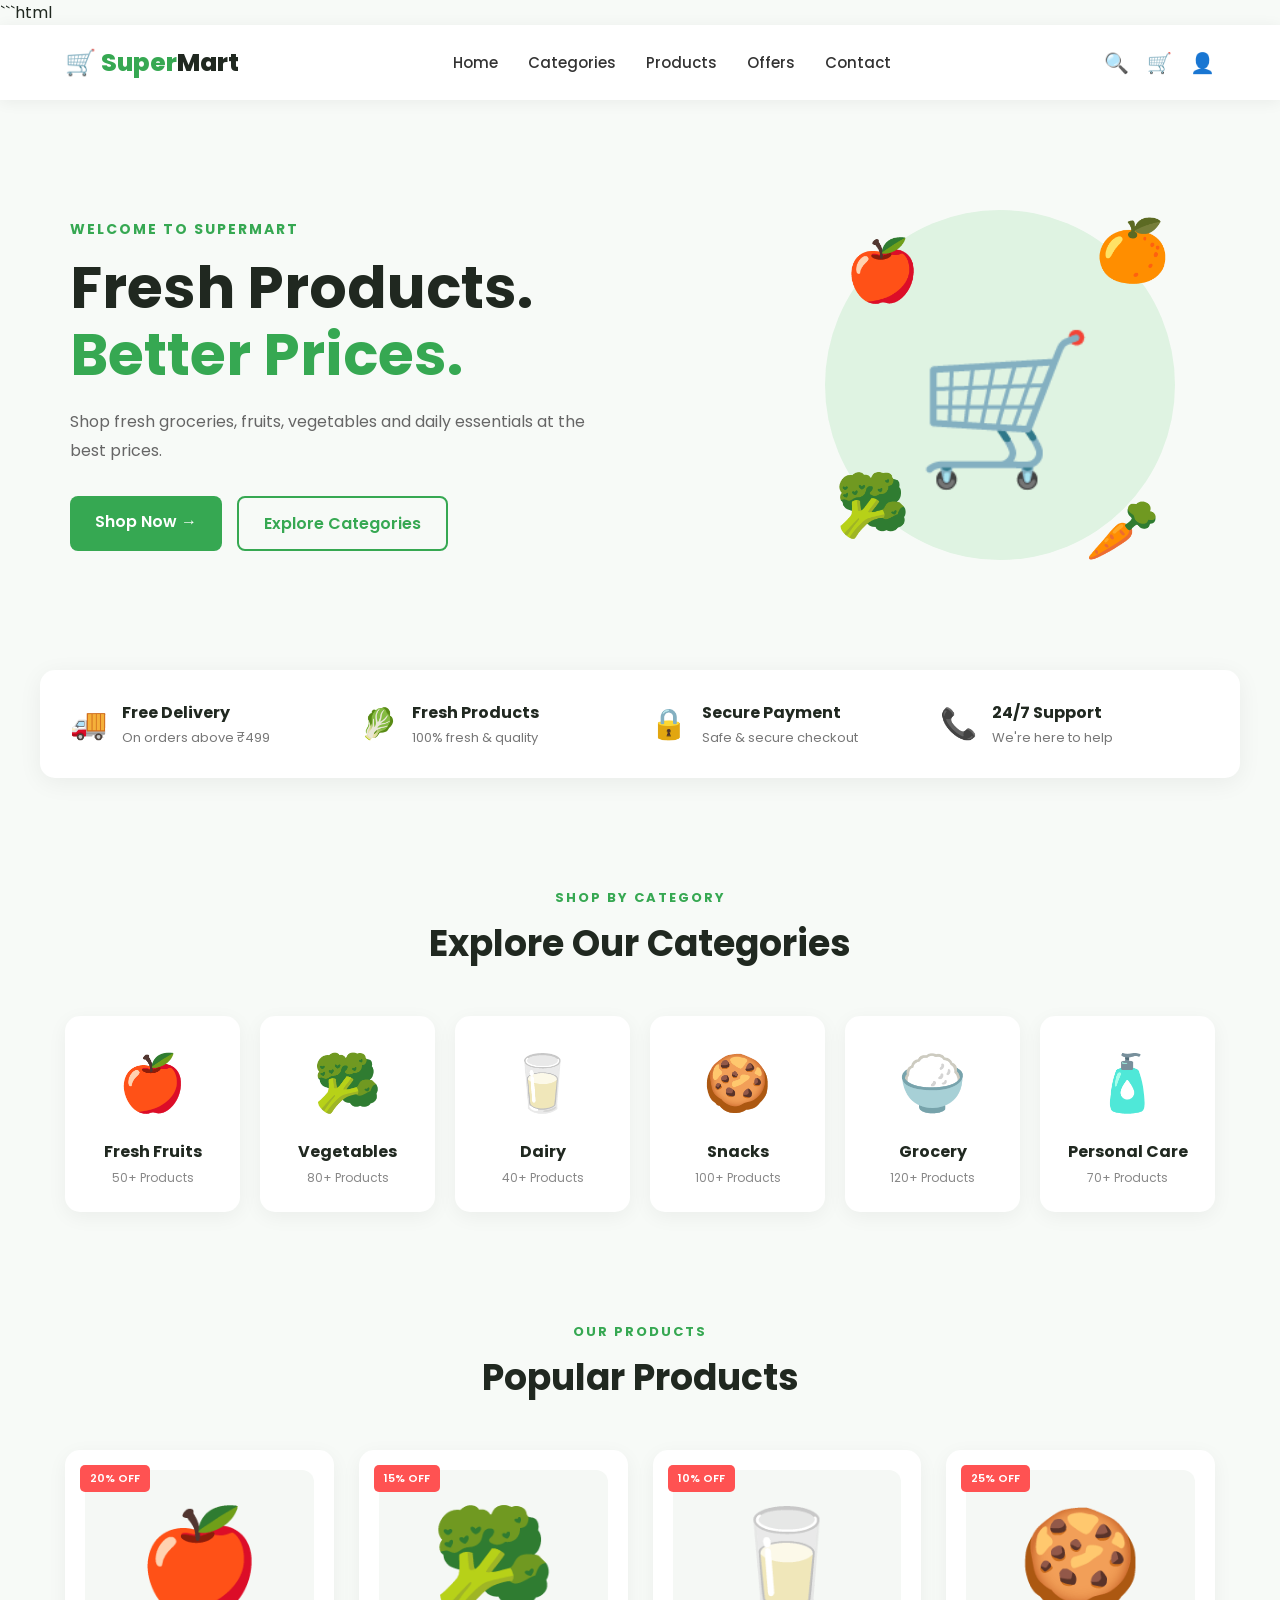
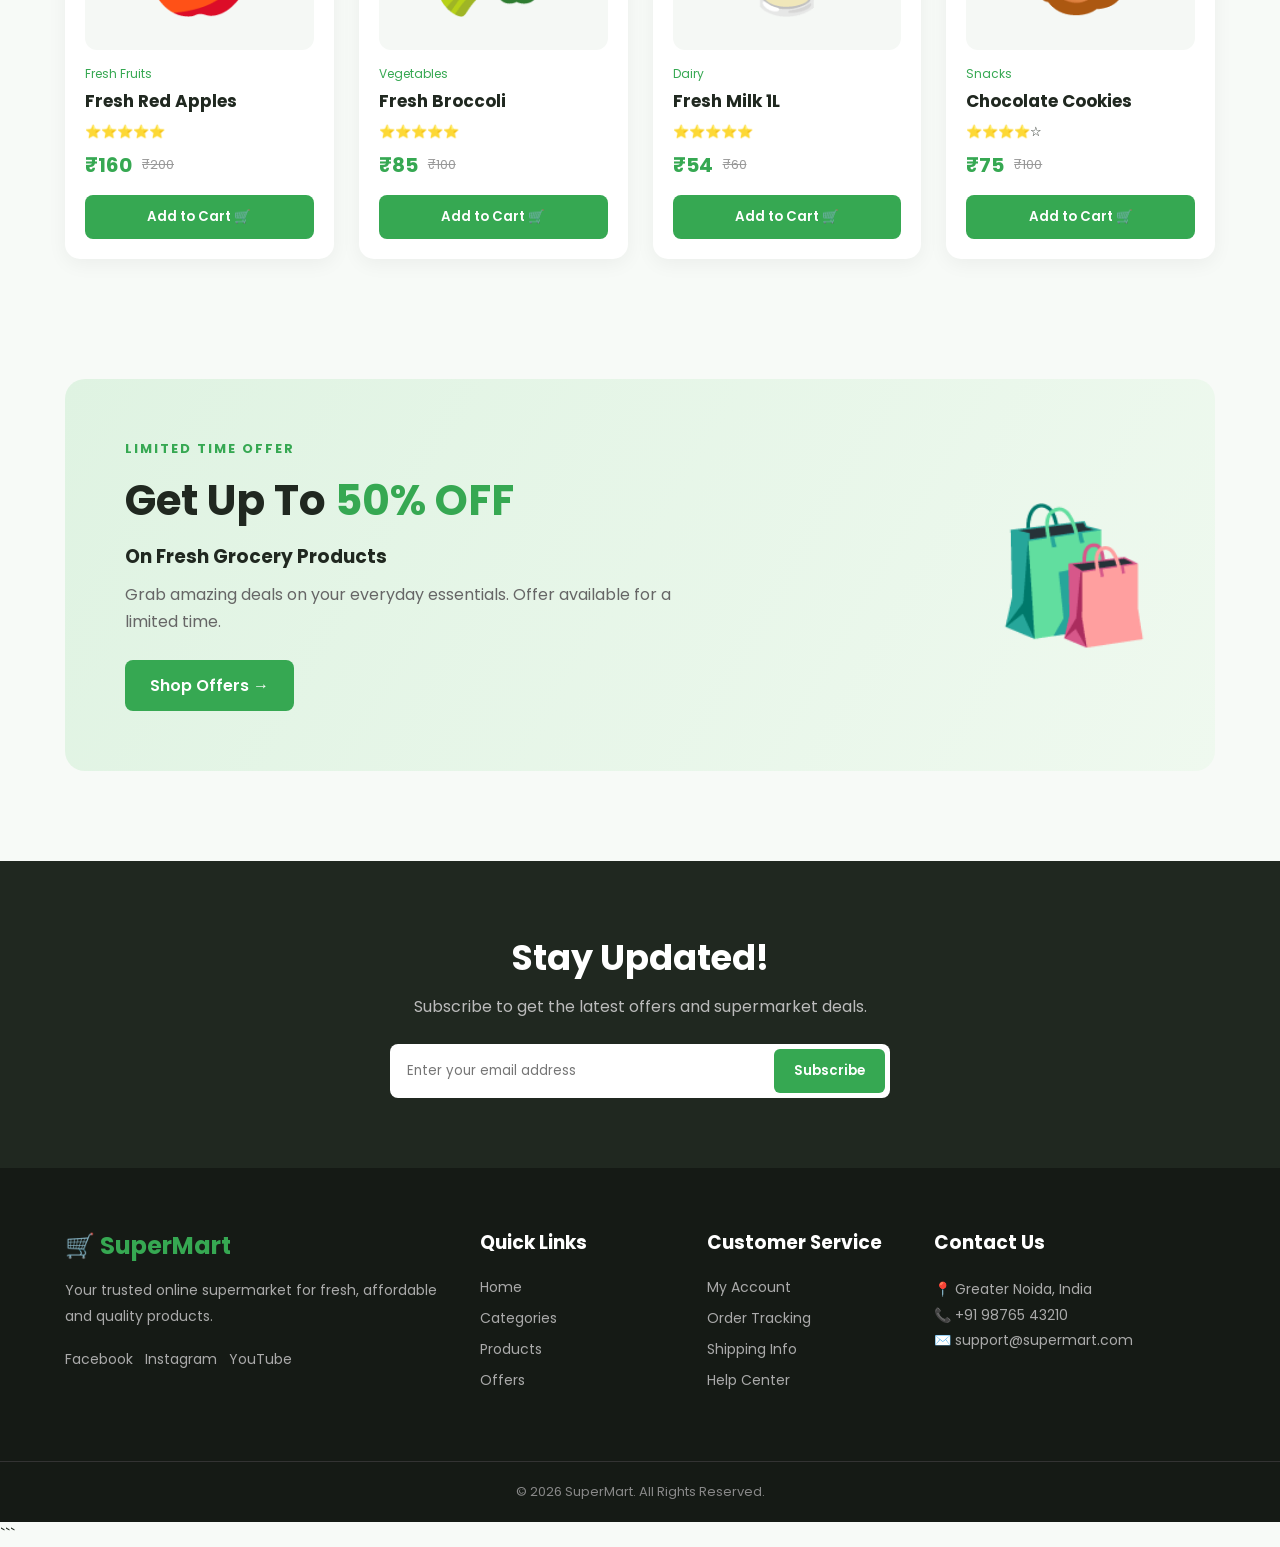
==== supermartwebpage/index.html @ d7a41a2a "supermartwebpage" ====
```html
<!DOCTYPE html>
<html lang="en">
<head>
    <meta charset="UTF-8">
    <meta name="viewport" content="width=device-width, initial-scale=1.0">

    <title>SuperMart | Online Grocery Store</title>

    <!-- CSS File -->
    <link rel="stylesheet" href="super.css">

    <!-- Google Font -->
    <link rel="preconnect" href="https://fonts.googleapis.com">
    <link rel="preconnect" href="https://fonts.gstatic.com" crossorigin>
    <link href="https://fonts.googleapis.com/css2?family=Poppins:wght@300;400;500;600;700;800&display=swap" rel="stylesheet">
</head>

<body>

    <!-- ================= NAVBAR ================= -->

    <header class="header">
        <nav class="navbar">

            <div class="logo">
                🛒 <span>Super</span>Mart
            </div>

            <ul class="nav-links">
                <li><a href="#home">Home</a></li>
                <li><a href="#categories">Categories</a></li>
                <li><a href="#products">Products</a></li>
                <li><a href="#offers">Offers</a></li>
                <li><a href="#contact">Contact</a></li>
            </ul>

            <div class="nav-actions">
                <span>🔍</span>
                <span>🛒</span>
                <span>👤</span>
            </div>

        </nav>
    </header>


    <!-- ================= HERO SECTION ================= -->

    <section class="hero" id="home">

        <div class="hero-content">

            <p class="hero-label">WELCOME TO SUPERMART</p>

            <h1>
                Fresh Products.
                <span>Better Prices.</span>
            </h1>

            <p class="hero-description">
                Shop fresh groceries, fruits, vegetables and daily
                essentials at the best prices.
            </p>

            <div class="hero-buttons">
                <a href="#products" class="btn">Shop Now →</a>
                <a href="#categories" class="btn-outline">
                    Explore Categories
                </a>
            </div>

        </div>


        <div class="hero-visual">

            <div class="hero-circle"></div>

            <div class="shopping-basket">
                🛒
            </div>

            <div class="floating-item apple">
                🍎
            </div>

            <div class="floating-item orange">
                🍊
            </div>

            <div class="floating-item broccoli">
                🥦
            </div>

            <div class="floating-item carrot">
                🥕
            </div>

        </div>

    </section>


    <!-- ================= FEATURES ================= -->

    <section class="features">

        <div class="feature-card">
            <div class="feature-icon">🚚</div>

            <div>
                <h3>Free Delivery</h3>
                <p>On orders above ₹499</p>
            </div>
        </div>


        <div class="feature-card">
            <div class="feature-icon">🥬</div>

            <div>
                <h3>Fresh Products</h3>
                <p>100% fresh & quality</p>
            </div>
        </div>


        <div class="feature-card">
            <div class="feature-icon">🔒</div>

            <div>
                <h3>Secure Payment</h3>
                <p>Safe & secure checkout</p>
            </div>
        </div>


        <div class="feature-card">
            <div class="feature-icon">📞</div>

            <div>
                <h3>24/7 Support</h3>
                <p>We're here to help</p>
            </div>
        </div>

    </section>


    <!-- ================= CATEGORIES ================= -->

    <section class="section" id="categories">

        <div class="section-heading">
            <p>SHOP BY CATEGORY</p>
            <h2>Explore Our Categories</h2>
        </div>


        <div class="categories">

            <div class="category-card">
                <div class="category-image">🍎</div>
                <h3>Fresh Fruits</h3>
                <p>50+ Products</p>
            </div>


            <div class="category-card">
                <div class="category-image">🥦</div>
                <h3>Vegetables</h3>
                <p>80+ Products</p>
            </div>


            <div class="category-card">
                <div class="category-image">🥛</div>
                <h3>Dairy</h3>
                <p>40+ Products</p>
            </div>


            <div class="category-card">
                <div class="category-image">🍪</div>
                <h3>Snacks</h3>
                <p>100+ Products</p>
            </div>


            <div class="category-card">
                <div class="category-image">🍚</div>
                <h3>Grocery</h3>
                <p>120+ Products</p>
            </div>


            <div class="category-card">
                <div class="category-image">🧴</div>
                <h3>Personal Care</h3>
                <p>70+ Products</p>
            </div>

        </div>

    </section>


    <!-- ================= PRODUCTS ================= -->

    <section class="section products-section" id="products">

        <div class="section-heading">
            <p>OUR PRODUCTS</p>
            <h2>Popular Products</h2>
        </div>


        <div class="products">


            <!-- Product 1 -->

            <div class="product-card">

                <span class="discount">20% OFF</span>

                <div class="product-image">
                    🍎
                </div>

                <p class="product-category">Fresh Fruits</p>

                <h3>Fresh Red Apples</h3>

                <div class="rating">
                    ⭐⭐⭐⭐⭐
                </div>

                <div class="price">
                    <strong>₹160</strong>
                    <del>₹200</del>
                </div>

                <button>Add to Cart 🛒</button>

            </div>


            <!-- Product 2 -->

            <div class="product-card">

                <span class="discount">15% OFF</span>

                <div class="product-image">
                    🥦
                </div>

                <p class="product-category">Vegetables</p>

                <h3>Fresh Broccoli</h3>

                <div class="rating">
                    ⭐⭐⭐⭐⭐
                </div>

                <div class="price">
                    <strong>₹85</strong>
                    <del>₹100</del>
                </div>

                <button>Add to Cart 🛒</button>

            </div>


            <!-- Product 3 -->

            <div class="product-card">

                <span class="discount">10% OFF</span>

                <div class="product-image">
                    🥛
                </div>

                <p class="product-category">Dairy</p>

                <h3>Fresh Milk 1L</h3>

                <div class="rating">
                    ⭐⭐⭐⭐⭐
                </div>

                <div class="price">
                    <strong>₹54</strong>
                    <del>₹60</del>
                </div>

                <button>Add to Cart 🛒</button>

            </div>


            <!-- Product 4 -->

            <div class="product-card">

                <span class="discount">25% OFF</span>

                <div class="product-image">
                    🍪
                </div>

                <p class="product-category">Snacks</p>

                <h3>Chocolate Cookies</h3>

                <div class="rating">
                    ⭐⭐⭐⭐☆
                </div>

                <div class="price">
                    <strong>₹75</strong>
                    <del>₹100</del>
                </div>

                <button>Add to Cart 🛒</button>

            </div>

        </div>

    </section>


    <!-- ================= OFFER SECTION ================= -->

    <section class="offer" id="offers">

        <div class="offer-content">

            <p class="offer-label">LIMITED TIME OFFER</p>

            <h2>
                Get Up To
                <span>50% OFF</span>
            </h2>

            <h3>On Fresh Grocery Products</h3>

            <p>
                Grab amazing deals on your everyday essentials.
                Offer available for a limited time.
            </p>

            <a href="#products" class="offer-button">
                Shop Offers →
            </a>

        </div>


        <div class="offer-visual">
            🛍️
        </div>

    </section>


    <!-- ================= NEWSLETTER ================= -->

    <section class="newsletter">

        <h2>Stay Updated!</h2>

        <p>
            Subscribe to get the latest offers and supermarket deals.
        </p>

        <div class="subscribe-box">

            <input
                type="email"
                placeholder="Enter your email address">

            <button>
                Subscribe
            </button>

        </div>

    </section>


    <!-- ================= FOOTER ================= -->

    <footer id="contact">

        <div class="footer-container">


            <div class="footer-column about">

                <h2>🛒 SuperMart</h2>

                <p>
                    Your trusted online supermarket for fresh,
                    affordable and quality products.
                </p>

                <div class="social-links">
                    Facebook &nbsp; Instagram &nbsp; YouTube
                </div>

            </div>


            <div class="footer-column">

                <h3>Quick Links</h3>

                <a href="#home">Home</a>
                <a href="#categories">Categories</a>
                <a href="#products">Products</a>
                <a href="#offers">Offers</a>

            </div>


            <div class="footer-column">

                <h3>Customer Service</h3>

                <a href="#">My Account</a>
                <a href="#">Order Tracking</a>
                <a href="#">Shipping Info</a>
                <a href="#">Help Center</a>

            </div>


            <div class="footer-column">

                <h3>Contact Us</h3>

                <p>📍 Greater Noida, India</p>
                <p>📞 +91 98765 43210</p>
                <p>✉️ support@supermart.com</p>

            </div>

        </div>


        <div class="copyright">
            © 2026 SuperMart. All Rights Reserved.
        </div>

    </footer>

</body>
</html>
```
---- supermartwebpage/super.css ----
/* =====================================================
   GLOBAL
===================================================== */

* {
    margin: 0;
    padding: 0;
    box-sizing: border-box;
}

html {
    scroll-behavior: smooth;
}

body {
    font-family: "Poppins", sans-serif;
    background: #f7faf7;
    color: #202820;
}

a {
    text-decoration: none;
}


/* =====================================================
   NAVBAR
===================================================== */

.header {
    background: white;
    position: sticky;
    top: 0;
    z-index: 1000;

    box-shadow: 0 2px 15px rgba(0, 0, 0, 0.06);
}

.navbar {
    max-width: 1200px;
    height: 75px;

    margin: auto;
    padding: 0 25px;

    display: flex;
    align-items: center;
    justify-content: space-between;
}


/* Logo */

.logo {
    font-size: 25px;
    font-weight: 800;
}

.logo span {
    color: #36a852;
}


/* Navigation */

.nav-links {
    display: flex;
    gap: 30px;
    list-style: none;
}

.nav-links a {
    color: #333;
    font-size: 15px;
    font-weight: 500;

    transition: 0.3s;
}

.nav-links a:hover {
    color: #36a852;
}


/* Icons */

.nav-actions {
    display: flex;
    gap: 18px;
    font-size: 20px;
}

.nav-actions span {
    cursor: pointer;
    transition: 0.3s;
}

.nav-actions span:hover {
    transform: scale(1.15);
}


/* =====================================================
   HERO SECTION
===================================================== */

.hero {
    max-width: 1200px;
    min-height: 570px;

    margin: auto;
    padding: 70px 30px;

    display: flex;
    align-items: center;
    justify-content: space-between;
}


/* Hero Text */

.hero-content {
    width: 55%;
}

.hero-label {
    color: #36a852;

    font-size: 14px;
    font-weight: 700;

    letter-spacing: 2px;

    margin-bottom: 15px;
}

.hero h1 {
    font-size: 58px;
    line-height: 1.15;

    margin-bottom: 20px;
}

.hero h1 span {
    color: #36a852;
    display: block;
}

.hero-description {
    max-width: 550px;

    color: #666;

    font-size: 16px;
    line-height: 1.8;
}


/* Hero Buttons */

.hero-buttons {
    display: flex;
    gap: 15px;

    margin-top: 30px;
}

.btn,
.btn-outline {
    padding: 13px 25px;

    border-radius: 8px;

    font-weight: 600;

    transition: 0.3s;
}

.btn {
    background: #36a852;
    color: white;
}

.btn:hover {
    background: #24823d;
    transform: translateY(-2px);
}

.btn-outline {
    border: 2px solid #36a852;
    color: #36a852;
}

.btn-outline:hover {
    background: #36a852;
    color: white;
}


/* =====================================================
   HERO VISUAL
===================================================== */

.hero-visual {
    width: 420px;
    height: 420px;

    position: relative;
}

.hero-circle {
    width: 350px;
    height: 350px;

    background: #dff3e2;

    border-radius: 50%;

    position: absolute;

    top: 35px;
    left: 35px;
}

.shopping-basket {
    position: absolute;

    top: 125px;
    left: 125px;

    font-size: 145px;

    z-index: 2;
}


/* Floating Fruits */

.floating-item {
    position: absolute;

    font-size: 60px;

    z-index: 3;

    animation: floating 3s ease-in-out infinite;
}

.apple {
    top: 50px;
    left: 55px;
}

.orange {
    top: 30px;
    right: 40px;

    animation-delay: 0.5s;
}

.broccoli {
    bottom: 45px;
    left: 45px;

    animation-delay: 1s;
}

.carrot {
    bottom: 20px;
    right: 50px;

    animation-delay: 1.5s;
}


@keyframes floating {

    0% {
        transform: translateY(0);
    }

    50% {
        transform: translateY(-12px);
    }

    100% {
        transform: translateY(0);
    }
}


/* =====================================================
   FEATURES
===================================================== */

.features {
    max-width: 1200px;

    margin: 0 auto 20px;

    padding: 30px;

    background: white;

    border-radius: 15px;

    display: grid;
    grid-template-columns: repeat(4, 1fr);

    gap: 20px;

    box-shadow: 0 5px 25px rgba(0, 0, 0, 0.06);
}

.feature-card {
    display: flex;
    align-items: center;

    gap: 15px;
}

.feature-icon {
    font-size: 30px;
}

.feature-card h3 {
    font-size: 16px;
}

.feature-card p {
    color: #777;
    font-size: 13px;
    margin-top: 3px;
}


/* =====================================================
   COMMON SECTION
===================================================== */

.section {
    max-width: 1200px;

    margin: auto;

    padding: 90px 25px;
}

.section-heading {
    text-align: center;

    margin-bottom: 45px;
}

.section-heading p {
    color: #36a852;

    font-size: 13px;
    font-weight: 700;

    letter-spacing: 2px;
}

.section-heading h2 {
    font-size: 36px;

    margin-top: 8px;
}


/* =====================================================
   CATEGORIES
===================================================== */

.categories {
    display: grid;

    grid-template-columns: repeat(6, 1fr);

    gap: 20px;
}

.category-card {
    background: white;

    padding: 25px 15px;

    text-align: center;

    border-radius: 15px;

    box-shadow: 0 5px 20px rgba(0, 0, 0, 0.05);

    transition: 0.3s;
}

.category-card:hover {
    transform: translateY(-8px);

    box-shadow: 0 12px 25px rgba(0, 0, 0, 0.10);
}

.category-image {
    font-size: 55px;

    margin-bottom: 15px;
}

.category-card h3 {
    font-size: 16px;
}

.category-card p {
    color: #888;

    font-size: 12px;

    margin-top: 5px;
}


/* =====================================================
   PRODUCTS
===================================================== */

.products-section {
    padding-top: 20px;
}

.products {
    display: grid;

    grid-template-columns: repeat(4, 1fr);

    gap: 25px;
}

.product-card {
    background: white;

    border-radius: 15px;

    padding: 20px;

    position: relative;

    box-shadow: 0 5px 20px rgba(0, 0, 0, 0.05);

    transition: 0.3s;
}

.product-card:hover {
    transform: translateY(-7px);

    box-shadow: 0 12px 30px rgba(0, 0, 0, 0.10);
}


/* Discount */

.discount {
    position: absolute;

    top: 15px;
    left: 15px;

    background: #ff5252;

    color: white;

    padding: 5px 10px;

    border-radius: 5px;

    font-size: 11px;
    font-weight: 600;

    z-index: 2;
}


/* Product Image */

.product-image {
    height: 180px;

    display: flex;

    justify-content: center;
    align-items: center;

    background: #f5f8f5;

    border-radius: 12px;

    font-size: 100px;
}


/* Product Information */

.product-category {
    color: #36a852;

    font-size: 12px;

    margin-top: 15px;
}

.product-card h3 {
    font-size: 17px;

    margin: 5px 0;
}

.rating {
    font-size: 13px;

    margin: 8px 0;
}

.price {
    display: flex;

    align-items: center;

    gap: 10px;
}

.price strong {
    color: #36a852;

    font-size: 20px;
}

.price del {
    color: #999;

    font-size: 13px;
}


/* Add To Cart */

.product-card button {
    width: 100%;

    border: none;

    background: #36a852;

    color: white;

    padding: 12px;

    border-radius: 8px;

    margin-top: 15px;

    font-family: inherit;

    font-weight: 600;

    cursor: pointer;

    transition: 0.3s;
}

.product-card button:hover {
    background: #24823d;
}


/* =====================================================
   OFFER
===================================================== */

.offer {
    max-width: 1150px;

    margin: 30px auto 90px;

    padding: 60px;

    border-radius: 20px;

    background: linear-gradient(
        120deg,
        #dff3e2,
        #eff9ef
    );

    display: flex;

    justify-content: space-between;
    align-items: center;
}

.offer-content {
    max-width: 600px;
}

.offer-label {
    color: #36a852;

    font-weight: 700;

    letter-spacing: 2px;

    font-size: 13px;
}

.offer h2 {
    font-size: 42px;

    margin: 10px 0;
}

.offer h2 span {
    color: #36a852;
}

.offer h3 {
    margin-bottom: 10px;
}

.offer-content > p:last-of-type {
    color: #666;

    line-height: 1.7;
}

.offer-button {
    display: inline-block;

    margin-top: 25px;

    background: #36a852;

    color: white;

    padding: 13px 25px;

    border-radius: 8px;

    font-weight: 600;
}

.offer-button:hover {
    background: #24823d;
}

.offer-visual {
    font-size: 130px;
}


/* =====================================================
   NEWSLETTER
===================================================== */

.newsletter {
    text-align: center;

    background: #202820;

    color: white;

    padding: 70px 20px;
}

.newsletter h2 {
    font-size: 35px;
}

.newsletter p {
    color: #bbb;

    margin: 10px 0 25px;
}

.subscribe-box {
    max-width: 500px;

    margin: auto;

    display: flex;

    background: white;

    padding: 5px;

    border-radius: 8px;
}

.subscribe-box input {
    flex: 1;

    border: none;

    outline: none;

    padding: 12px;

    font-family: inherit;
}

.subscribe-box button {
    border: none;

    background: #36a852;

    color: white;

    padding: 12px 20px;

    border-radius: 6px;

    cursor: pointer;

    font-family: inherit;

    font-weight: 600;
}


/* =====================================================
   FOOTER
===================================================== */

footer {
    background: #151a15;

    color: white;
}

.footer-container {
    max-width: 1200px;

    margin: auto;

    padding: 60px 25px;

    display: grid;

    grid-template-columns: 2fr 1fr 1fr 1.5fr;

    gap: 40px;
}

.footer-column h2 {
    color: #36a852;

    margin-bottom: 15px;
}

.footer-column h3 {
    margin-bottom: 20px;
}

.footer-column p {
    color: #aaa;

    font-size: 14px;

    line-height: 1.8;
}

.footer-column a {
    display: block;

    color: #aaa;

    margin-bottom: 10px;

    font-size: 14px;

    transition: 0.3s;
}

.footer-column a:hover {
    color: #36a852;
}

.social-links {
    margin-top: 20px;

    color: #aaa;

    font-size: 14px;
}


/* Copyright */

.copyright {
    text-align: center;

    border-top: 1px solid #333;

    padding: 20px;

    color: #888;

    font-size: 13px;
}


/* =====================================================
   TABLET RESPONSIVE
===================================================== */

@media (max-width: 900px) {

    .nav-links {
        display: none;
    }

    .hero {
        flex-direction: column;

        text-align: center;
    }

    .hero-content {
        width: 100%;
    }

    .hero h1 {
        font-size: 44px;
    }

    .hero-description {
        margin: auto;
    }

    .hero-buttons {
        justify-content: center;
    }

    .features {
        grid-template-columns: repeat(2, 1fr);

        margin: 20px;
    }

    .categories {
        grid-template-columns: repeat(3, 1fr);
    }

    .products {
        grid-template-columns: repeat(2, 1fr);
    }

    .footer-container {
        grid-template-columns: repeat(2, 1fr);
    }
}


/* =====================================================
   MOBILE RESPONSIVE
===================================================== */

@media (max-width: 600px) {

    .navbar {
        height: 65px;
    }

    .logo {
        font-size: 20px;
    }

    .nav-actions {
        font-size: 17px;
        gap: 10px;
    }


    /* Hero */

    .hero {
        padding: 50px 20px;
    }

    .hero h1 {
        font-size: 35px;
    }

    .hero-description {
        font-size: 14px;
    }

    .hero-buttons {
        flex-direction: column;
    }

    .btn,
    .btn-outline {
        display: block;
    }

    .hero-visual {
        transform: scale(0.7);

        margin-top: -20px;
    }


    /* Features */

    .features {
        grid-template-columns: 1fr;

        margin: 15px;
    }


    /* Categories */

    .categories {
        grid-template-columns: repeat(2, 1fr);
    }


    /* Products */

    .products {
        grid-template-columns: 1fr;
    }


    /* Offer */

    .offer {
        margin: 30px 15px;

        padding: 35px 25px;

        text-align: center;

        flex-direction: column;
    }

    .offer h2 {
        font-size: 32px;
    }

    .offer-visual {
        margin-top: 20px;

        font-size: 90px;
    }


    /* Newsletter */

    .subscribe-box {
        flex-direction: column;

        gap: 5px;
    }


    /* Footer */

    .footer-container {
        grid-template-columns: 1fr;

        padding: 50px 25px;
    }

}
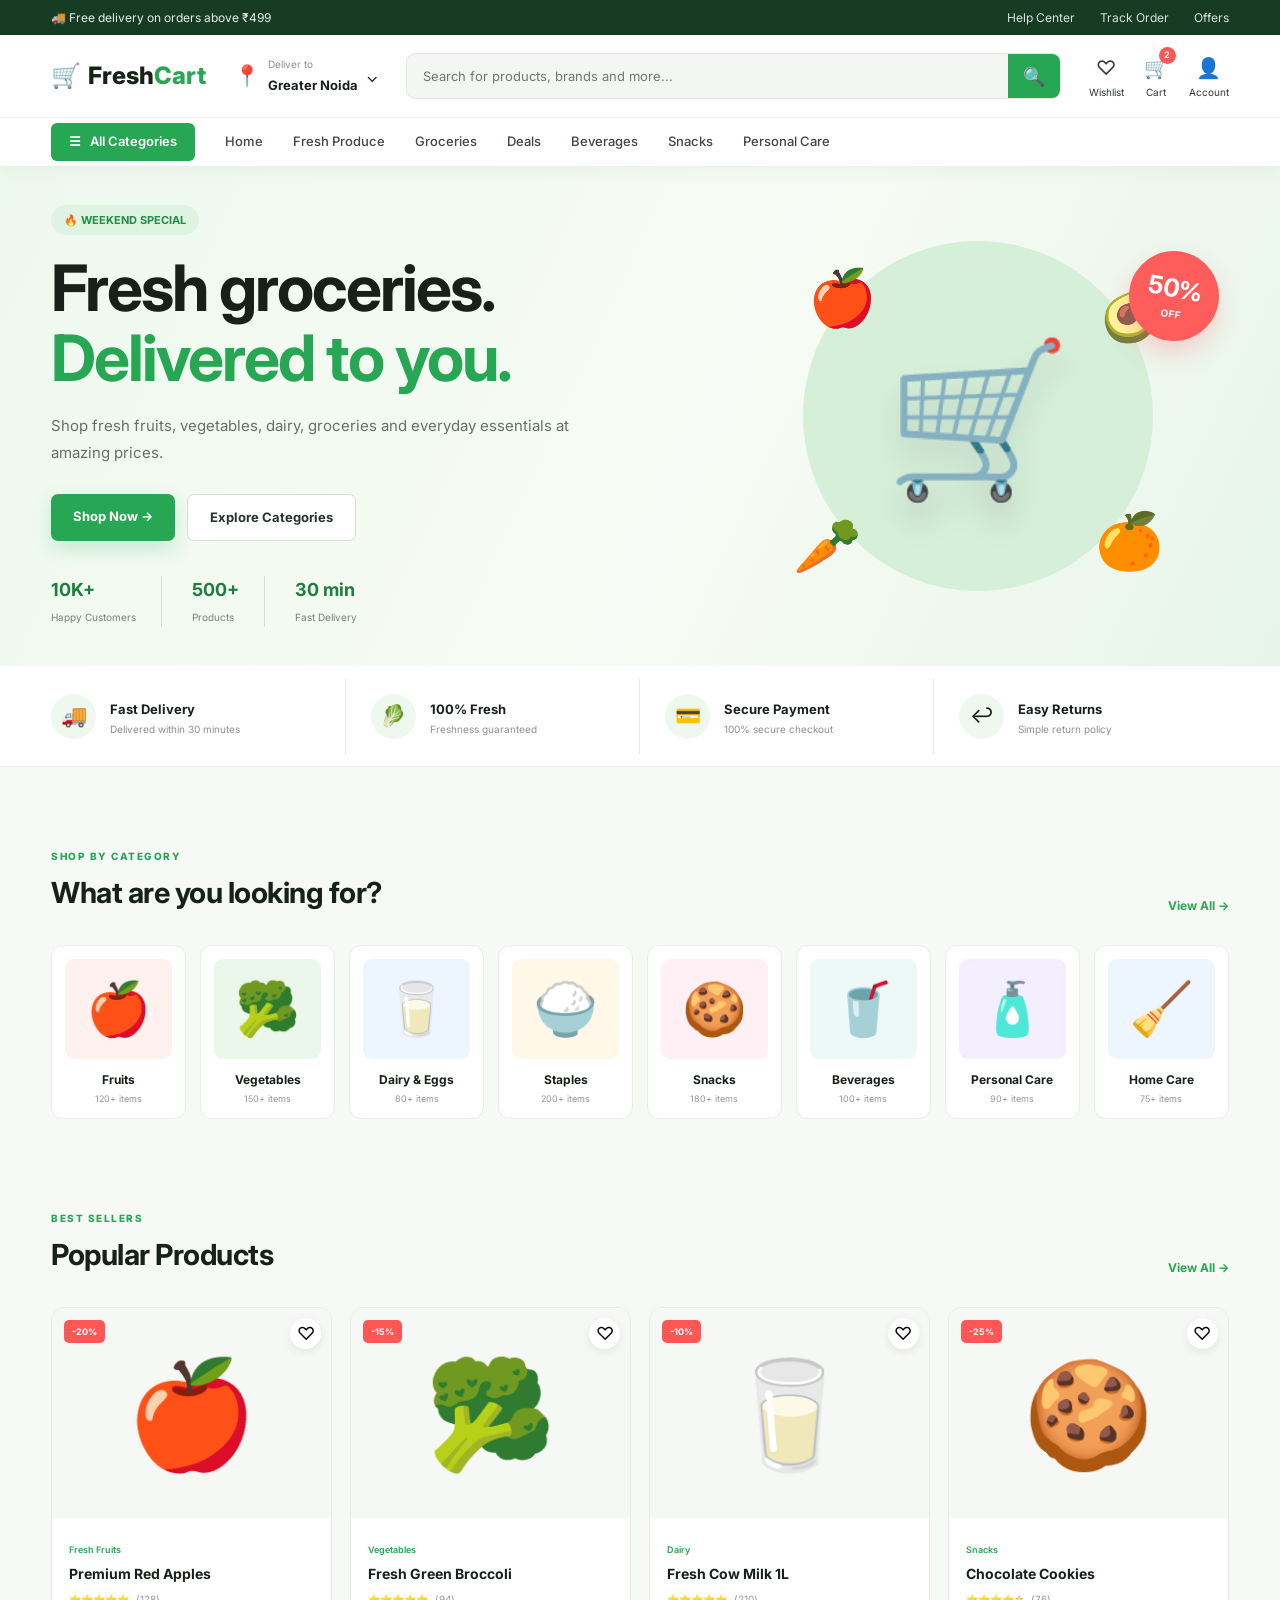
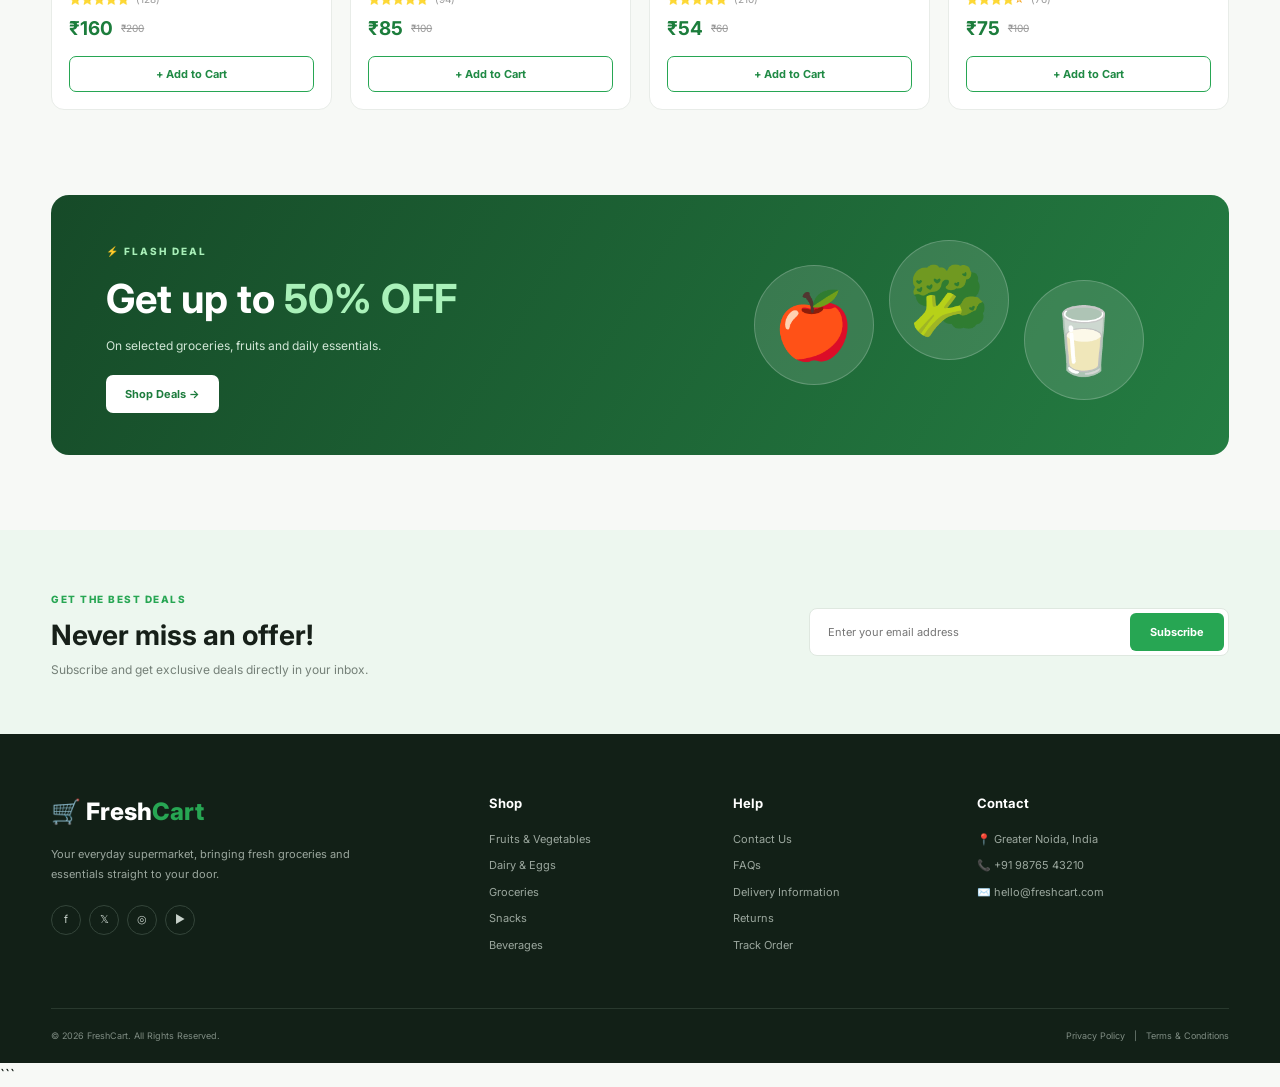
==== commit c01c4bac: "update supermartwebpage" ====
--- a/supermartwebpage/index.html
+++ b/supermartwebpage/index.html
@@ -1,385 +1,742 @@
-```html
+
 <!DOCTYPE html>
 <html lang="en">
 <head>
     <meta charset="UTF-8">
     <meta name="viewport" content="width=device-width, initial-scale=1.0">
 
-    <title>SuperMart | Online Grocery Store</title>
-
-    <!-- CSS File -->
+    <title>FreshCart | Online Supermarket</title>
+
     <link rel="stylesheet" href="super.css">
 
-    <!-- Google Font -->
     <link rel="preconnect" href="https://fonts.googleapis.com">
     <link rel="preconnect" href="https://fonts.gstatic.com" crossorigin>
-    <link href="https://fonts.googleapis.com/css2?family=Poppins:wght@300;400;500;600;700;800&display=swap" rel="stylesheet">
+
+    <link href="https://fonts.googleapis.com/css2?family=Inter:wght@400;500;600;700;800&display=swap" rel="stylesheet">
 </head>
 
 <body>
 
-    <!-- ================= NAVBAR ================= -->
-
-    <header class="header">
-        <nav class="navbar">
-
-            <div class="logo">
-                🛒 <span>Super</span>Mart
-            </div>
-
-            <ul class="nav-links">
-                <li><a href="#home">Home</a></li>
-                <li><a href="#categories">Categories</a></li>
-                <li><a href="#products">Products</a></li>
-                <li><a href="#offers">Offers</a></li>
-                <li><a href="#contact">Contact</a></li>
-            </ul>
-
-            <div class="nav-actions">
-                <span>🔍</span>
+
+<!-- =====================================================
+     TOP BAR
+===================================================== -->
+
+<div class="top-bar">
+
+    <div class="container top-content">
+
+        <p>🚚 Free delivery on orders above ₹499</p>
+
+        <div class="top-links">
+            <a href="#">Help Center</a>
+            <a href="#">Track Order</a>
+            <a href="#">Offers</a>
+        </div>
+
+    </div>
+
+</div>
+
+
+<!-- =====================================================
+     HEADER
+===================================================== -->
+
+<header>
+
+    <div class="container header-main">
+
+        <!-- Logo -->
+
+        <a href="#" class="logo">
+            <span class="logo-icon">🛒</span>
+            Fresh<span>Cart</span>
+        </a>
+
+
+        <!-- Location -->
+
+        <div class="location">
+
+            <span class="location-icon">📍</span>
+
+            <div>
+                <small>Deliver to</small>
+                <strong>Greater Noida</strong>
+            </div>
+
+            <span>⌄</span>
+
+        </div>
+
+
+        <!-- Search -->
+
+        <div class="search-box">
+
+            <input
+                type="text"
+                placeholder="Search for products, brands and more...">
+
+            <button>🔍</button>
+
+        </div>
+
+
+        <!-- Header Actions -->
+
+        <div class="header-actions">
+
+            <div class="header-action">
+                <span>♡</span>
+                <small>Wishlist</small>
+            </div>
+
+            <div class="header-action cart">
+
                 <span>🛒</span>
+
+                <b>2</b>
+
+                <small>Cart</small>
+
+            </div>
+
+            <div class="header-action">
                 <span>👤</span>
-            </div>
-
-        </nav>
-    </header>
-
-
-    <!-- ================= HERO SECTION ================= -->
-
-    <section class="hero" id="home">
+                <small>Account</small>
+            </div>
+
+        </div>
+
+    </div>
+
+
+    <!-- Navigation -->
+
+    <nav class="navigation">
+
+        <div class="container nav-inner">
+
+            <a href="#" class="all-category">
+                ☰ &nbsp; All Categories
+            </a>
+
+            <a href="#home">Home</a>
+            <a href="#categories">Fresh Produce</a>
+            <a href="#products">Groceries</a>
+            <a href="#deals">Deals</a>
+            <a href="#">Beverages</a>
+            <a href="#">Snacks</a>
+            <a href="#">Personal Care</a>
+
+        </div>
+
+    </nav>
+
+</header>
+
+
+<!-- =====================================================
+     HERO
+===================================================== -->
+
+<main id="home">
+
+<section class="hero">
+
+    <div class="container hero-grid">
+
 
         <div class="hero-content">
 
-            <p class="hero-label">WELCOME TO SUPERMART</p>
+            <span class="hero-badge">
+                🔥 WEEKEND SPECIAL
+            </span>
 
             <h1>
-                Fresh Products.
-                <span>Better Prices.</span>
+                Fresh groceries.
+                <span>Delivered to you.</span>
             </h1>
 
-            <p class="hero-description">
-                Shop fresh groceries, fruits, vegetables and daily
-                essentials at the best prices.
+            <p>
+                Shop fresh fruits, vegetables, dairy, groceries
+                and everyday essentials at amazing prices.
             </p>
 
+
             <div class="hero-buttons">
-                <a href="#products" class="btn">Shop Now →</a>
-                <a href="#categories" class="btn-outline">
+
+                <a href="#products" class="primary-btn">
+                    Shop Now →
+                </a>
+
+                <a href="#categories" class="secondary-btn">
                     Explore Categories
                 </a>
-            </div>
-
-        </div>
-
-
-        <div class="hero-visual">
+
+            </div>
+
+
+            <div class="hero-trust">
+
+                <div>
+                    <strong>10K+</strong>
+                    <span>Happy Customers</span>
+                </div>
+
+                <div>
+                    <strong>500+</strong>
+                    <span>Products</span>
+                </div>
+
+                <div>
+                    <strong>30 min</strong>
+                    <span>Fast Delivery</span>
+                </div>
+
+            </div>
+
+        </div>
+
+
+        <!-- Hero Product Display -->
+
+        <div class="hero-product">
 
             <div class="hero-circle"></div>
 
-            <div class="shopping-basket">
+            <span class="floating fruit-one">🍎</span>
+            <span class="floating fruit-two">🥑</span>
+            <span class="floating fruit-three">🥕</span>
+            <span class="floating fruit-four">🍊</span>
+
+            <div class="hero-basket">
                 🛒
             </div>
 
-            <div class="floating-item apple">
-                🍎
-            </div>
-
-            <div class="floating-item orange">
-                🍊
-            </div>
-
-            <div class="floating-item broccoli">
-                🥦
-            </div>
-
-            <div class="floating-item carrot">
-                🥕
-            </div>
-
-        </div>
-
-    </section>
-
-
-    <!-- ================= FEATURES ================= -->
-
-    <section class="features">
-
-        <div class="feature-card">
-            <div class="feature-icon">🚚</div>
+
+            <div class="discount-bubble">
+
+                <strong>50%</strong>
+                <span>OFF</span>
+
+            </div>
+
+        </div>
+
+    </div>
+
+</section>
+
+
+<!-- =====================================================
+     FEATURES
+===================================================== -->
+
+<section class="features">
+
+    <div class="container features-grid">
+
+        <div class="feature">
+
+            <div class="feature-icon">
+                🚚
+            </div>
 
             <div>
-                <h3>Free Delivery</h3>
-                <p>On orders above ₹499</p>
-            </div>
-        </div>
-
-
-        <div class="feature-card">
-            <div class="feature-icon">🥬</div>
+                <strong>Fast Delivery</strong>
+                <p>Delivered within 30 minutes</p>
+            </div>
+
+        </div>
+
+
+        <div class="feature">
+
+            <div class="feature-icon">
+                🥬
+            </div>
 
             <div>
-                <h3>Fresh Products</h3>
-                <p>100% fresh & quality</p>
-            </div>
-        </div>
-
-
-        <div class="feature-card">
-            <div class="feature-icon">🔒</div>
+                <strong>100% Fresh</strong>
+                <p>Freshness guaranteed</p>
+            </div>
+
+        </div>
+
+
+        <div class="feature">
+
+            <div class="feature-icon">
+                💳
+            </div>
 
             <div>
-                <h3>Secure Payment</h3>
-                <p>Safe & secure checkout</p>
-            </div>
-        </div>
-
-
-        <div class="feature-card">
-            <div class="feature-icon">📞</div>
+                <strong>Secure Payment</strong>
+                <p>100% secure checkout</p>
+            </div>
+
+        </div>
+
+
+        <div class="feature">
+
+            <div class="feature-icon">
+                ↩️
+            </div>
 
             <div>
-                <h3>24/7 Support</h3>
-                <p>We're here to help</p>
-            </div>
-        </div>
-
-    </section>
-
-
-    <!-- ================= CATEGORIES ================= -->
-
-    <section class="section" id="categories">
-
-        <div class="section-heading">
-            <p>SHOP BY CATEGORY</p>
-            <h2>Explore Our Categories</h2>
-        </div>
-
-
-        <div class="categories">
+                <strong>Easy Returns</strong>
+                <p>Simple return policy</p>
+            </div>
+
+        </div>
+
+    </div>
+
+</section>
+
+
+<!-- =====================================================
+     CATEGORIES
+===================================================== -->
+
+<section class="section" id="categories">
+
+    <div class="container">
+
+        <div class="section-header">
+
+            <div>
+                <span>SHOP BY CATEGORY</span>
+                <h2>What are you looking for?</h2>
+            </div>
+
+            <a href="#" class="view-all">
+                View All →
+            </a>
+
+        </div>
+
+
+        <div class="category-grid">
+
 
             <div class="category-card">
-                <div class="category-image">🍎</div>
-                <h3>Fresh Fruits</h3>
-                <p>50+ Products</p>
+
+                <div class="category-image fruit-bg">
+                    🍎
+                </div>
+
+                <h3>Fruits</h3>
+                <p>120+ items</p>
+
             </div>
 
 
             <div class="category-card">
-                <div class="category-image">🥦</div>
+
+                <div class="category-image vegetable-bg">
+                    🥦
+                </div>
+
                 <h3>Vegetables</h3>
-                <p>80+ Products</p>
+                <p>150+ items</p>
+
             </div>
 
 
             <div class="category-card">
-                <div class="category-image">🥛</div>
-                <h3>Dairy</h3>
-                <p>40+ Products</p>
+
+                <div class="category-image dairy-bg">
+                    🥛
+                </div>
+
+                <h3>Dairy & Eggs</h3>
+                <p>80+ items</p>
+
             </div>
 
 
             <div class="category-card">
-                <div class="category-image">🍪</div>
+
+                <div class="category-image grocery-bg">
+                    🍚
+                </div>
+
+                <h3>Staples</h3>
+                <p>200+ items</p>
+
+            </div>
+
+
+            <div class="category-card">
+
+                <div class="category-image snack-bg">
+                    🍪
+                </div>
+
                 <h3>Snacks</h3>
-                <p>100+ Products</p>
+                <p>180+ items</p>
+
             </div>
 
 
             <div class="category-card">
-                <div class="category-image">🍚</div>
-                <h3>Grocery</h3>
-                <p>120+ Products</p>
+
+                <div class="category-image beverage-bg">
+                    🥤
+                </div>
+
+                <h3>Beverages</h3>
+                <p>100+ items</p>
+
             </div>
 
 
             <div class="category-card">
-                <div class="category-image">🧴</div>
+
+                <div class="category-image care-bg">
+                    🧴
+                </div>
+
                 <h3>Personal Care</h3>
-                <p>70+ Products</p>
-            </div>
-
-        </div>
-
-    </section>
-
-
-    <!-- ================= PRODUCTS ================= -->
-
-    <section class="section products-section" id="products">
-
-        <div class="section-heading">
-            <p>OUR PRODUCTS</p>
-            <h2>Popular Products</h2>
-        </div>
-
-
-        <div class="products">
+                <p>90+ items</p>
+
+            </div>
+
+
+            <div class="category-card">
+
+                <div class="category-image cleaning-bg">
+                    🧹
+                </div>
+
+                <h3>Home Care</h3>
+                <p>75+ items</p>
+
+            </div>
+
+        </div>
+
+    </div>
+
+</section>
+
+
+<!-- =====================================================
+     PRODUCTS
+===================================================== -->
+
+<section class="section products-section" id="products">
+
+    <div class="container">
+
+        <div class="section-header">
+
+            <div>
+
+                <span>BEST SELLERS</span>
+
+                <h2>Popular Products</h2>
+
+            </div>
+
+            <a href="#" class="view-all">
+                View All →
+            </a>
+
+        </div>
+
+
+        <div class="product-grid">
 
 
             <!-- Product 1 -->
 
-            <div class="product-card">
-
-                <span class="discount">20% OFF</span>
+            <article class="product-card">
+
+                <div class="product-top">
+
+                    <span class="product-discount">
+                        -20%
+                    </span>
+
+                    <button class="wishlist">
+                        ♡
+                    </button>
+
+                </div>
+
 
                 <div class="product-image">
                     🍎
                 </div>
 
-                <p class="product-category">Fresh Fruits</p>
-
-                <h3>Fresh Red Apples</h3>
-
-                <div class="rating">
-                    ⭐⭐⭐⭐⭐
-                </div>
-
-                <div class="price">
-                    <strong>₹160</strong>
-                    <del>₹200</del>
-                </div>
-
-                <button>Add to Cart 🛒</button>
-
-            </div>
+
+                <div class="product-info">
+
+                    <small>Fresh Fruits</small>
+
+                    <h3>Premium Red Apples</h3>
+
+                    <div class="rating">
+                        ⭐⭐⭐⭐⭐
+                        <span>(128)</span>
+                    </div>
+
+                    <div class="product-price">
+
+                        <strong>₹160</strong>
+
+                        <del>₹200</del>
+
+                    </div>
+
+                    <button class="cart-button">
+                        + Add to Cart
+                    </button>
+
+                </div>
+
+            </article>
 
 
             <!-- Product 2 -->
 
-            <div class="product-card">
-
-                <span class="discount">15% OFF</span>
+            <article class="product-card">
+
+                <div class="product-top">
+
+                    <span class="product-discount">
+                        -15%
+                    </span>
+
+                    <button class="wishlist">
+                        ♡
+                    </button>
+
+                </div>
+
 
                 <div class="product-image">
                     🥦
                 </div>
 
-                <p class="product-category">Vegetables</p>
-
-                <h3>Fresh Broccoli</h3>
-
-                <div class="rating">
-                    ⭐⭐⭐⭐⭐
-                </div>
-
-                <div class="price">
-                    <strong>₹85</strong>
-                    <del>₹100</del>
-                </div>
-
-                <button>Add to Cart 🛒</button>
-
-            </div>
+
+                <div class="product-info">
+
+                    <small>Vegetables</small>
+
+                    <h3>Fresh Green Broccoli</h3>
+
+                    <div class="rating">
+                        ⭐⭐⭐⭐⭐
+                        <span>(94)</span>
+                    </div>
+
+                    <div class="product-price">
+
+                        <strong>₹85</strong>
+
+                        <del>₹100</del>
+
+                    </div>
+
+                    <button class="cart-button">
+                        + Add to Cart
+                    </button>
+
+                </div>
+
+            </article>
 
 
             <!-- Product 3 -->
 
-            <div class="product-card">
-
-                <span class="discount">10% OFF</span>
+            <article class="product-card">
+
+                <div class="product-top">
+
+                    <span class="product-discount">
+                        -10%
+                    </span>
+
+                    <button class="wishlist">
+                        ♡
+                    </button>
+
+                </div>
+
 
                 <div class="product-image">
                     🥛
                 </div>
 
-                <p class="product-category">Dairy</p>
-
-                <h3>Fresh Milk 1L</h3>
-
-                <div class="rating">
-                    ⭐⭐⭐⭐⭐
-                </div>
-
-                <div class="price">
-                    <strong>₹54</strong>
-                    <del>₹60</del>
-                </div>
-
-                <button>Add to Cart 🛒</button>
-
-            </div>
+
+                <div class="product-info">
+
+                    <small>Dairy</small>
+
+                    <h3>Fresh Cow Milk 1L</h3>
+
+                    <div class="rating">
+                        ⭐⭐⭐⭐⭐
+                        <span>(210)</span>
+                    </div>
+
+                    <div class="product-price">
+
+                        <strong>₹54</strong>
+
+                        <del>₹60</del>
+
+                    </div>
+
+                    <button class="cart-button">
+                        + Add to Cart
+                    </button>
+
+                </div>
+
+            </article>
 
 
             <!-- Product 4 -->
 
-            <div class="product-card">
-
-                <span class="discount">25% OFF</span>
+            <article class="product-card">
+
+                <div class="product-top">
+
+                    <span class="product-discount">
+                        -25%
+                    </span>
+
+                    <button class="wishlist">
+                        ♡
+                    </button>
+
+                </div>
+
 
                 <div class="product-image">
                     🍪
                 </div>
 
-                <p class="product-category">Snacks</p>
-
-                <h3>Chocolate Cookies</h3>
-
-                <div class="rating">
-                    ⭐⭐⭐⭐☆
-                </div>
-
-                <div class="price">
-                    <strong>₹75</strong>
-                    <del>₹100</del>
-                </div>
-
-                <button>Add to Cart 🛒</button>
-
-            </div>
-
-        </div>
-
-    </section>
-
-
-    <!-- ================= OFFER SECTION ================= -->
-
-    <section class="offer" id="offers">
-
-        <div class="offer-content">
-
-            <p class="offer-label">LIMITED TIME OFFER</p>
+
+                <div class="product-info">
+
+                    <small>Snacks</small>
+
+                    <h3>Chocolate Cookies</h3>
+
+                    <div class="rating">
+                        ⭐⭐⭐⭐☆
+                        <span>(76)</span>
+                    </div>
+
+                    <div class="product-price">
+
+                        <strong>₹75</strong>
+
+                        <del>₹100</del>
+
+                    </div>
+
+                    <button class="cart-button">
+                        + Add to Cart
+                    </button>
+
+                </div>
+
+            </article>
+
+        </div>
+
+    </div>
+
+</section>
+
+
+<!-- =====================================================
+     DEAL BANNER
+===================================================== -->
+
+<section class="deal-section" id="deals">
+
+    <div class="container">
+
+        <div class="deal-banner">
+
+            <div class="deal-content">
+
+                <span>⚡ FLASH DEAL</span>
+
+                <h2>
+                    Get up to
+                    <strong>50% OFF</strong>
+                </h2>
+
+                <p>
+                    On selected groceries, fruits and daily essentials.
+                </p>
+
+                <a href="#products" class="deal-button">
+                    Shop Deals →
+                </a>
+
+            </div>
+
+
+            <div class="deal-products">
+
+                <div class="deal-item">
+                    🍎
+                </div>
+
+                <div class="deal-item">
+                    🥦
+                </div>
+
+                <div class="deal-item">
+                    🥛
+                </div>
+
+            </div>
+
+        </div>
+
+    </div>
+
+</section>
+
+
+<!-- =====================================================
+     APP / NEWSLETTER
+===================================================== -->
+
+<section class="newsletter">
+
+    <div class="container newsletter-content">
+
+        <div>
+
+            <span>GET THE BEST DEALS</span>
 
             <h2>
-                Get Up To
-                <span>50% OFF</span>
+                Never miss an offer!
             </h2>
 
-            <h3>On Fresh Grocery Products</h3>
-
             <p>
-                Grab amazing deals on your everyday essentials.
-                Offer available for a limited time.
+                Subscribe and get exclusive deals directly in your inbox.
             </p>
 
-            <a href="#products" class="offer-button">
-                Shop Offers →
-            </a>
-
-        </div>
-
-
-        <div class="offer-visual">
-            🛍️
-        </div>
-
-    </section>
-
-
-    <!-- ================= NEWSLETTER ================= -->
-
-    <section class="newsletter">
-
-        <h2>Stay Updated!</h2>
-
-        <p>
-            Subscribe to get the latest offers and supermarket deals.
-        </p>
-
-        <div class="subscribe-box">
+        </div>
+
+
+        <form class="subscribe">
 
             <input
                 type="email"
@@ -389,76 +746,98 @@
                 Subscribe
             </button>
 
-        </div>
-
-    </section>
-
-
-    <!-- ================= FOOTER ================= -->
-
-    <footer id="contact">
-
-        <div class="footer-container">
-
-
-            <div class="footer-column about">
-
-                <h2>🛒 SuperMart</h2>
-
-                <p>
-                    Your trusted online supermarket for fresh,
-                    affordable and quality products.
-                </p>
-
-                <div class="social-links">
-                    Facebook &nbsp; Instagram &nbsp; YouTube
-                </div>
-
-            </div>
-
-
-            <div class="footer-column">
-
-                <h3>Quick Links</h3>
-
-                <a href="#home">Home</a>
-                <a href="#categories">Categories</a>
-                <a href="#products">Products</a>
-                <a href="#offers">Offers</a>
-
-            </div>
-
-
-            <div class="footer-column">
-
-                <h3>Customer Service</h3>
-
-                <a href="#">My Account</a>
-                <a href="#">Order Tracking</a>
-                <a href="#">Shipping Info</a>
-                <a href="#">Help Center</a>
-
-            </div>
-
-
-            <div class="footer-column">
-
-                <h3>Contact Us</h3>
-
-                <p>📍 Greater Noida, India</p>
-                <p>📞 +91 98765 43210</p>
-                <p>✉️ support@supermart.com</p>
-
-            </div>
-
-        </div>
-
-
-        <div class="copyright">
-            © 2026 SuperMart. All Rights Reserved.
-        </div>
-
-    </footer>
+        </form>
+
+    </div>
+
+</section>
+
+</main>
+
+
+<!-- =====================================================
+     FOOTER
+===================================================== -->
+
+<footer>
+
+    <div class="container footer-grid">
+
+
+        <div class="footer-brand">
+
+            <a href="#" class="logo">
+                🛒 Fresh<span>Cart</span>
+            </a>
+
+            <p>
+                Your everyday supermarket, bringing fresh
+                groceries and essentials straight to your door.
+            </p>
+
+            <div class="social">
+                <a href="#">f</a>
+                <a href="#">𝕏</a>
+                <a href="#">◎</a>
+                <a href="#">▶</a>
+            </div>
+
+        </div>
+
+
+        <div class="footer-column">
+
+            <h3>Shop</h3>
+
+            <a href="#">Fruits & Vegetables</a>
+            <a href="#">Dairy & Eggs</a>
+            <a href="#">Groceries</a>
+            <a href="#">Snacks</a>
+            <a href="#">Beverages</a>
+
+        </div>
+
+
+        <div class="footer-column">
+
+            <h3>Help</h3>
+
+            <a href="#">Contact Us</a>
+            <a href="#">FAQs</a>
+            <a href="#">Delivery Information</a>
+            <a href="#">Returns</a>
+            <a href="#">Track Order</a>
+
+        </div>
+
+
+        <div class="footer-column">
+
+            <h3>Contact</h3>
+
+            <p>📍 Greater Noida, India</p>
+            <p>📞 +91 98765 43210</p>
+            <p>✉️ hello@freshcart.com</p>
+
+        </div>
+
+    </div>
+
+
+    <div class="container copyright">
+
+        <p>
+            © 2026 FreshCart. All Rights Reserved.
+        </p>
+
+        <div>
+            Privacy Policy &nbsp; | &nbsp; Terms & Conditions
+        </div>
+
+    </div>
+
+</footer>
+
 
 </body>
 </html>
--- a/supermartwebpage/super.css
+++ b/supermartwebpage/super.css
@@ -1,6 +1,6 @@
 
 /* =====================================================
-   GLOBAL
+   RESET & GLOBAL
 ===================================================== */
 
 * {
@@ -14,187 +14,455 @@
 }
 
 body {
-    font-family: "Poppins", sans-serif;
-    background: #f7faf7;
-    color: #202820;
+    font-family: "Inter", sans-serif;
+    background: #f7f9f6;
+    color: #172019;
+    line-height: 1.5;
 }
 
 a {
     text-decoration: none;
-}
-
-
-/* =====================================================
-   NAVBAR
-===================================================== */
-
-.header {
+    color: inherit;
+}
+
+button,
+input {
+    font-family: inherit;
+}
+
+.container {
+    width: min(1180px, 92%);
+    margin: auto;
+}
+
+
+/* =====================================================
+   TOP BAR
+===================================================== */
+
+.top-bar {
+    background: #163d24;
+    color: white;
+
+    font-size: 12px;
+}
+
+.top-content {
+    height: 35px;
+
+    display: flex;
+    align-items: center;
+    justify-content: space-between;
+}
+
+.top-content p {
+    opacity: 0.9;
+}
+
+.top-links {
+    display: flex;
+    gap: 25px;
+}
+
+.top-links a {
+    opacity: 0.85;
+}
+
+.top-links a:hover {
+    opacity: 1;
+}
+
+
+/* =====================================================
+   HEADER
+===================================================== */
+
+header {
     background: white;
     position: sticky;
     top: 0;
-    z-index: 1000;
-
-    box-shadow: 0 2px 15px rgba(0, 0, 0, 0.06);
-}
-
-.navbar {
-    max-width: 1200px;
-    height: 75px;
-
-    margin: auto;
-    padding: 0 25px;
-
-    display: flex;
-    align-items: center;
-    justify-content: space-between;
-}
-
-
-/* Logo */
+    z-index: 999;
+
+    box-shadow: 0 3px 20px rgba(0, 0, 0, 0.05);
+}
+
+.header-main {
+    min-height: 82px;
+
+    display: grid;
+
+    grid-template-columns: auto auto 1fr auto;
+
+    align-items: center;
+
+    gap: 28px;
+}
+
+
+/* =====================================================
+   LOGO
+===================================================== */
 
 .logo {
-    font-size: 25px;
+    display: flex;
+    align-items: center;
+
+    font-size: 24px;
     font-weight: 800;
-}
-
-.logo span {
-    color: #36a852;
-}
-
-
-/* Navigation */
-
-.nav-links {
-    display: flex;
+
+    color: #172019;
+}
+
+.logo span:last-child {
+    color: #27a653;
+}
+
+.logo-icon {
+    margin-right: 7px;
+}
+
+
+/* =====================================================
+   LOCATION
+===================================================== */
+
+.location {
+    display: flex;
+
+    align-items: center;
+
+    gap: 8px;
+
+    cursor: pointer;
+}
+
+.location-icon {
+    font-size: 21px;
+}
+
+.location small {
+    display: block;
+
+    color: #8a938b;
+
+    font-size: 10px;
+}
+
+.location strong {
+    font-size: 13px;
+}
+
+
+/* =====================================================
+   SEARCH
+===================================================== */
+
+.search-box {
+    height: 46px;
+
+    display: flex;
+
+    background: #f3f6f3;
+
+    border: 1px solid #e4e9e4;
+
+    border-radius: 9px;
+
+    overflow: hidden;
+}
+
+.search-box input {
+    flex: 1;
+
+    border: none;
+    outline: none;
+
+    background: transparent;
+
+    padding: 0 16px;
+
+    font-size: 13px;
+}
+
+.search-box button {
+    width: 52px;
+
+    border: none;
+
+    background: #27a653;
+
+    color: white;
+
+    cursor: pointer;
+
+    font-size: 18px;
+
+    transition: 0.25s;
+}
+
+.search-box button:hover {
+    background: #16863d;
+}
+
+
+/* =====================================================
+   HEADER ACTIONS
+===================================================== */
+
+.header-actions {
+    display: flex;
+    gap: 20px;
+}
+
+.header-action {
+    position: relative;
+
+    display: flex;
+    flex-direction: column;
+
+    align-items: center;
+
+    cursor: pointer;
+
+    color: #303a32;
+}
+
+.header-action > span {
+    font-size: 20px;
+}
+
+.header-action small {
+    font-size: 10px;
+
+    margin-top: 2px;
+}
+
+.cart b {
+    position: absolute;
+
+    top: -6px;
+    right: -7px;
+
+    width: 17px;
+    height: 17px;
+
+    display: flex;
+    align-items: center;
+    justify-content: center;
+
+    background: #ff5757;
+    color: white;
+
+    border-radius: 50%;
+
+    font-size: 9px;
+}
+
+
+/* =====================================================
+   NAVIGATION
+===================================================== */
+
+.navigation {
+    border-top: 1px solid #f0f2f0;
+
+    background: white;
+}
+
+.nav-inner {
+    min-height: 48px;
+
+    display: flex;
+    align-items: center;
+
     gap: 30px;
-    list-style: none;
-}
-
-.nav-links a {
-    color: #333;
+}
+
+.nav-inner > a {
+    font-size: 13px;
+    font-weight: 500;
+
+    color: #3e4741;
+
+    transition: 0.25s;
+}
+
+.nav-inner > a:hover {
+    color: #27a653;
+}
+
+.all-category {
+    background: #27a653;
+
+    color: white !important;
+
+    padding: 9px 18px;
+
+    border-radius: 6px;
+
+    font-weight: 600 !important;
+}
+
+
+/* =====================================================
+   HERO
+===================================================== */
+
+.hero {
+    background:
+        linear-gradient(
+            115deg,
+            #eef9ee 0%,
+            #f7fbf5 55%,
+            #e7f5e9 100%
+        );
+
+    overflow: hidden;
+}
+
+.hero-grid {
+    min-height: 500px;
+
+    display: grid;
+
+    grid-template-columns: 1fr 0.8fr;
+
+    align-items: center;
+
+    gap: 50px;
+}
+
+
+/* Hero Content */
+
+.hero-badge {
+    display: inline-block;
+
+    background: #dff3e2;
+
+    color: #238c49;
+
+    padding: 7px 13px;
+
+    border-radius: 30px;
+
+    font-size: 11px;
+    font-weight: 700;
+
+    margin-bottom: 18px;
+}
+
+.hero h1 {
+    max-width: 620px;
+
+    font-size: clamp(42px, 5vw, 65px);
+
+    line-height: 1.08;
+
+    letter-spacing: -2px;
+}
+
+.hero h1 span {
+    display: block;
+
+    color: #27a653;
+}
+
+.hero-content > p {
+    max-width: 540px;
+
+    margin-top: 20px;
+
+    color: #667069;
+
     font-size: 15px;
-    font-weight: 500;
-
-    transition: 0.3s;
-}
-
-.nav-links a:hover {
-    color: #36a852;
-}
-
-
-/* Icons */
-
-.nav-actions {
-    display: flex;
-    gap: 18px;
-    font-size: 20px;
-}
-
-.nav-actions span {
-    cursor: pointer;
-    transition: 0.3s;
-}
-
-.nav-actions span:hover {
-    transform: scale(1.15);
-}
-
-
-/* =====================================================
-   HERO SECTION
-===================================================== */
-
-.hero {
-    max-width: 1200px;
-    min-height: 570px;
-
-    margin: auto;
-    padding: 70px 30px;
-
-    display: flex;
-    align-items: center;
-    justify-content: space-between;
-}
-
-
-/* Hero Text */
-
-.hero-content {
-    width: 55%;
-}
-
-.hero-label {
-    color: #36a852;
-
-    font-size: 14px;
+
+    line-height: 1.8;
+}
+
+
+/* Hero Buttons */
+
+.hero-buttons {
+    display: flex;
+
+    gap: 12px;
+
+    margin-top: 28px;
+}
+
+.primary-btn,
+.secondary-btn {
+    padding: 13px 22px;
+
+    border-radius: 7px;
+
+    font-size: 13px;
+
     font-weight: 700;
 
-    letter-spacing: 2px;
-
-    margin-bottom: 15px;
-}
-
-.hero h1 {
-    font-size: 58px;
-    line-height: 1.15;
-
-    margin-bottom: 20px;
-}
-
-.hero h1 span {
-    color: #36a852;
+    transition: 0.25s;
+}
+
+.primary-btn {
+    background: #27a653;
+    color: white;
+
+    box-shadow: 0 8px 20px rgba(39, 166, 83, 0.2);
+}
+
+.primary-btn:hover {
+    background: #16863d;
+
+    transform: translateY(-2px);
+}
+
+.secondary-btn {
+    background: white;
+
+    border: 1px solid #d7ded8;
+
+    color: #27332b;
+}
+
+.secondary-btn:hover {
+    border-color: #27a653;
+    color: #27a653;
+}
+
+
+/* Hero Trust */
+
+.hero-trust {
+    display: flex;
+
+    gap: 30px;
+
+    margin-top: 35px;
+}
+
+.hero-trust div {
+    padding-right: 25px;
+
+    border-right: 1px solid #d6dfd7;
+}
+
+.hero-trust div:last-child {
+    border: none;
+}
+
+.hero-trust strong {
     display: block;
-}
-
-.hero-description {
-    max-width: 550px;
-
-    color: #666;
-
-    font-size: 16px;
-    line-height: 1.8;
-}
-
-
-/* Hero Buttons */
-
-.hero-buttons {
-    display: flex;
-    gap: 15px;
-
-    margin-top: 30px;
-}
-
-.btn,
-.btn-outline {
-    padding: 13px 25px;
-
-    border-radius: 8px;
-
-    font-weight: 600;
-
-    transition: 0.3s;
-}
-
-.btn {
-    background: #36a852;
-    color: white;
-}
-
-.btn:hover {
-    background: #24823d;
-    transform: translateY(-2px);
-}
-
-.btn-outline {
-    border: 2px solid #36a852;
-    color: #36a852;
-}
-
-.btn-outline:hover {
-    background: #36a852;
-    color: white;
+
+    color: #1d7e3e;
+
+    font-size: 18px;
+}
+
+.hero-trust span {
+    color: #788079;
+
+    font-size: 10px;
 }
 
 
@@ -202,91 +470,129 @@
    HERO VISUAL
 ===================================================== */
 
-.hero-visual {
-    width: 420px;
-    height: 420px;
+.hero-product {
+    height: 430px;
 
     position: relative;
+
+    display: flex;
+
+    align-items: center;
+    justify-content: center;
 }
 
 .hero-circle {
     width: 350px;
     height: 350px;
 
-    background: #dff3e2;
+    position: absolute;
+
+    background: #d5efd9;
 
     border-radius: 50%;
-
+}
+
+.hero-basket {
+    position: relative;
+
+    z-index: 2;
+
+    font-size: 150px;
+
+    filter: drop-shadow(
+        0 20px 15px rgba(0,0,0,0.12)
+    );
+}
+
+
+/* Floating Items */
+
+.floating {
     position: absolute;
 
-    top: 35px;
-    left: 35px;
-}
-
-.shopping-basket {
+    z-index: 4;
+
+    font-size: 55px;
+
+    animation: float 4s ease-in-out infinite;
+}
+
+.fruit-one {
+    top: 55px;
+    left: 80px;
+}
+
+.fruit-two {
+    top: 70px;
+    right: 60px;
+
+    animation-delay: .5s;
+}
+
+.fruit-three {
+    bottom: 45px;
+    left: 65px;
+
+    animation-delay: 1s;
+}
+
+.fruit-four {
+    bottom: 50px;
+    right: 65px;
+
+    animation-delay: 1.5s;
+}
+
+@keyframes float {
+
+    0%, 100% {
+        transform: translateY(0) rotate(0);
+    }
+
+    50% {
+        transform: translateY(-14px) rotate(5deg);
+    }
+}
+
+
+/* Discount Bubble */
+
+.discount-bubble {
     position: absolute;
 
-    top: 125px;
-    left: 125px;
-
-    font-size: 145px;
-
-    z-index: 2;
-}
-
-
-/* Floating Fruits */
-
-.floating-item {
-    position: absolute;
-
-    font-size: 60px;
-
-    z-index: 3;
-
-    animation: floating 3s ease-in-out infinite;
-}
-
-.apple {
     top: 50px;
-    left: 55px;
-}
-
-.orange {
-    top: 30px;
-    right: 40px;
-
-    animation-delay: 0.5s;
-}
-
-.broccoli {
-    bottom: 45px;
-    left: 45px;
-
-    animation-delay: 1s;
-}
-
-.carrot {
-    bottom: 20px;
-    right: 50px;
-
-    animation-delay: 1.5s;
-}
-
-
-@keyframes floating {
-
-    0% {
-        transform: translateY(0);
-    }
-
-    50% {
-        transform: translateY(-12px);
-    }
-
-    100% {
-        transform: translateY(0);
-    }
+    right: 10px;
+
+    width: 90px;
+    height: 90px;
+
+    display: flex;
+
+    flex-direction: column;
+
+    align-items: center;
+    justify-content: center;
+
+    background: #ff5c5c;
+
+    color: white;
+
+    border-radius: 50%;
+
+    transform: rotate(10deg);
+
+    box-shadow: 0 12px 25px rgba(255, 92, 92, 0.25);
+
+    z-index: 5;
+}
+
+.discount-bubble strong {
+    font-size: 25px;
+}
+
+.discount-bubble span {
+    font-size: 10px;
+    font-weight: 700;
 }
 
 
@@ -295,77 +601,111 @@
 ===================================================== */
 
 .features {
-    max-width: 1200px;
-
-    margin: 0 auto 20px;
-
-    padding: 30px;
-
     background: white;
 
-    border-radius: 15px;
+    border-bottom: 1px solid #e9ede9;
+}
+
+.features-grid {
+    min-height: 100px;
 
     display: grid;
+
     grid-template-columns: repeat(4, 1fr);
 
-    gap: 20px;
-
-    box-shadow: 0 5px 25px rgba(0, 0, 0, 0.06);
-}
-
-.feature-card {
-    display: flex;
-    align-items: center;
-
-    gap: 15px;
+    align-items: center;
+}
+
+.feature {
+    display: flex;
+
+    align-items: center;
+
+    gap: 14px;
+
+    padding: 15px 25px;
+
+    border-right: 1px solid #e7ebe7;
+}
+
+.feature:first-child {
+    padding-left: 0;
+}
+
+.feature:last-child {
+    border: none;
 }
 
 .feature-icon {
-    font-size: 30px;
-}
-
-.feature-card h3 {
-    font-size: 16px;
-}
-
-.feature-card p {
-    color: #777;
+    width: 45px;
+    height: 45px;
+
+    display: flex;
+
+    align-items: center;
+    justify-content: center;
+
+    background: #eef8ef;
+
+    border-radius: 50%;
+
+    font-size: 21px;
+}
+
+.feature strong {
     font-size: 13px;
-    margin-top: 3px;
-}
-
-
-/* =====================================================
-   COMMON SECTION
+}
+
+.feature p {
+    color: #8a938c;
+
+    font-size: 10px;
+
+    margin-top: 2px;
+}
+
+
+/* =====================================================
+   SECTION
 ===================================================== */
 
 .section {
-    max-width: 1200px;
-
-    margin: auto;
-
-    padding: 90px 25px;
-}
-
-.section-heading {
-    text-align: center;
-
-    margin-bottom: 45px;
-}
-
-.section-heading p {
-    color: #36a852;
-
-    font-size: 13px;
+    padding: 75px 0;
+}
+
+.section-header {
+    display: flex;
+
+    align-items: end;
+    justify-content: space-between;
+
+    margin-bottom: 30px;
+}
+
+.section-header span {
+    color: #27a653;
+
+    font-size: 10px;
+
+    font-weight: 800;
+
+    letter-spacing: 1.5px;
+}
+
+.section-header h2 {
+    font-size: 29px;
+
+    margin-top: 5px;
+
+    letter-spacing: -0.5px;
+}
+
+.view-all {
+    color: #27a653;
+
+    font-size: 12px;
+
     font-weight: 700;
-
-    letter-spacing: 2px;
-}
-
-.section-heading h2 {
-    font-size: 36px;
-
-    margin-top: 8px;
 }
 
 
@@ -373,50 +713,93 @@
    CATEGORIES
 ===================================================== */
 
-.categories {
+.category-grid {
     display: grid;
 
-    grid-template-columns: repeat(6, 1fr);
-
-    gap: 20px;
+    grid-template-columns: repeat(8, 1fr);
+
+    gap: 14px;
 }
 
 .category-card {
     background: white;
 
-    padding: 25px 15px;
+    padding: 13px;
 
     text-align: center;
 
-    border-radius: 15px;
-
-    box-shadow: 0 5px 20px rgba(0, 0, 0, 0.05);
+    border: 1px solid #e9eee9;
+
+    border-radius: 12px;
 
     transition: 0.3s;
 }
 
 .category-card:hover {
-    transform: translateY(-8px);
-
-    box-shadow: 0 12px 25px rgba(0, 0, 0, 0.10);
+    transform: translateY(-5px);
+
+    border-color: #b9dfc1;
+
+    box-shadow: 0 12px 25px rgba(30, 80, 40, 0.08);
 }
 
 .category-image {
-    font-size: 55px;
-
-    margin-bottom: 15px;
+    height: 100px;
+
+    display: flex;
+
+    align-items: center;
+    justify-content: center;
+
+    border-radius: 9px;
+
+    font-size: 52px;
+
+    margin-bottom: 12px;
+}
+
+.fruit-bg {
+    background: #fff1ee;
+}
+
+.vegetable-bg {
+    background: #eaf7ea;
+}
+
+.dairy-bg {
+    background: #edf5ff;
+}
+
+.grocery-bg {
+    background: #fff7e7;
+}
+
+.snack-bg {
+    background: #fff0f5;
+}
+
+.beverage-bg {
+    background: #edf9f7;
+}
+
+.care-bg {
+    background: #f4efff;
+}
+
+.cleaning-bg {
+    background: #edf5ff;
 }
 
 .category-card h3 {
-    font-size: 16px;
+    font-size: 12px;
 }
 
 .category-card p {
-    color: #888;
-
-    font-size: 12px;
-
-    margin-top: 5px;
+    color: #929a94;
+
+    font-size: 9px;
+
+    margin-top: 3px;
 }
 
 
@@ -425,551 +808,793 @@
 ===================================================== */
 
 .products-section {
-    padding-top: 20px;
-}
-
-.products {
+    padding-top: 10px;
+}
+
+.product-grid {
     display: grid;
 
     grid-template-columns: repeat(4, 1fr);
 
-    gap: 25px;
+    gap: 18px;
 }
 
 .product-card {
     background: white;
 
-    border-radius: 15px;
-
-    padding: 20px;
+    border: 1px solid #e8ece8;
+
+    border-radius: 13px;
+
+    overflow: hidden;
+
+    transition: 0.3s;
+}
+
+.product-card:hover {
+    transform: translateY(-5px);
+
+    box-shadow: 0 15px 30px rgba(20, 70, 30, 0.08);
+}
+
+.product-top {
+    height: 0;
 
     position: relative;
 
-    box-shadow: 0 5px 20px rgba(0, 0, 0, 0.05);
-
-    transition: 0.3s;
-}
-
-.product-card:hover {
-    transform: translateY(-7px);
-
-    box-shadow: 0 12px 30px rgba(0, 0, 0, 0.10);
-}
-
-
-/* Discount */
-
-.discount {
+    z-index: 5;
+}
+
+.product-discount {
     position: absolute;
 
-    top: 15px;
-    left: 15px;
-
-    background: #ff5252;
+    top: 12px;
+    left: 12px;
+
+    background: #ff5757;
 
     color: white;
 
-    padding: 5px 10px;
+    padding: 5px 8px;
 
     border-radius: 5px;
 
+    font-size: 9px;
+
+    font-weight: 700;
+}
+
+.wishlist {
+    position: absolute;
+
+    top: 10px;
+    right: 10px;
+
+    width: 31px;
+    height: 31px;
+
+    border: none;
+
+    background: white;
+
+    border-radius: 50%;
+
+    font-size: 18px;
+
+    cursor: pointer;
+
+    box-shadow: 0 3px 10px rgba(0,0,0,.08);
+}
+
+.product-image {
+    height: 210px;
+
+    display: flex;
+
+    align-items: center;
+    justify-content: center;
+
+    background: #f6f8f5;
+
+    font-size: 105px;
+}
+
+.product-info {
+    padding: 17px;
+}
+
+.product-info small {
+    color: #27a653;
+
+    font-size: 9px;
+
+    font-weight: 600;
+}
+
+.product-info h3 {
+    font-size: 14px;
+
+    margin-top: 4px;
+}
+
+.rating {
+    color: #f5a623;
+
+    font-size: 10px;
+
+    margin: 8px 0;
+}
+
+.rating span {
+    color: #999;
+
+    margin-left: 4px;
+}
+
+.product-price {
+    display: flex;
+
+    align-items: center;
+
+    gap: 8px;
+}
+
+.product-price strong {
+    color: #1c7d3c;
+
+    font-size: 19px;
+}
+
+.product-price del {
+    color: #999;
+
+    font-size: 10px;
+}
+
+.cart-button {
+    width: 100%;
+
+    margin-top: 13px;
+
+    padding: 10px;
+
+    border: 1px solid #27a653;
+
+    border-radius: 7px;
+
+    background: white;
+
+    color: #208a45;
+
     font-size: 11px;
-    font-weight: 600;
-
-    z-index: 2;
-}
-
-
-/* Product Image */
-
-.product-image {
-    height: 180px;
-
-    display: flex;
-
+
+    font-weight: 700;
+
+    cursor: pointer;
+
+    transition: 0.25s;
+}
+
+.cart-button:hover {
+    background: #27a653;
+
+    color: white;
+}
+
+
+/* =====================================================
+   DEAL BANNER
+===================================================== */
+
+.deal-section {
+    padding: 10px 0 75px;
+}
+
+.deal-banner {
+    min-height: 260px;
+
+    padding: 40px 55px;
+
+    border-radius: 18px;
+
+    background:
+        linear-gradient(
+            120deg,
+            #164a28,
+            #247d42
+        );
+
+    color: white;
+
+    display: flex;
+
+    align-items: center;
+    justify-content: space-between;
+
+    overflow: hidden;
+
+    position: relative;
+}
+
+.deal-content > span {
+    color: #a8efb8;
+
+    font-size: 10px;
+
+    font-weight: 800;
+
+    letter-spacing: 2px;
+}
+
+.deal-content h2 {
+    font-size: 40px;
+
+    margin: 8px 0;
+}
+
+.deal-content h2 strong {
+    color: #a9f1b9;
+}
+
+.deal-content p {
+    color: #d1e6d6;
+
+    font-size: 12px;
+}
+
+.deal-button {
+    display: inline-block;
+
+    margin-top: 20px;
+
+    background: white;
+
+    color: #1d7c3d;
+
+    padding: 11px 19px;
+
+    border-radius: 7px;
+
+    font-size: 11px;
+
+    font-weight: 700;
+}
+
+.deal-products {
+    display: flex;
+
+    align-items: center;
+
+    gap: 15px;
+
+    margin-right: 30px;
+}
+
+.deal-item {
+    width: 120px;
+    height: 120px;
+
+    display: flex;
+
+    align-items: center;
     justify-content: center;
-    align-items: center;
-
-    background: #f5f8f5;
-
-    border-radius: 12px;
-
-    font-size: 100px;
-}
-
-
-/* Product Information */
-
-.product-category {
-    color: #36a852;
+
+    background: rgba(255,255,255,.12);
+
+    border: 1px solid rgba(255,255,255,.2);
+
+    border-radius: 50%;
+
+    font-size: 65px;
+}
+
+.deal-item:nth-child(2) {
+    transform: translateY(-25px);
+}
+
+.deal-item:nth-child(3) {
+    transform: translateY(15px);
+}
+
+
+/* =====================================================
+   NEWSLETTER
+===================================================== */
+
+.newsletter {
+    background: #edf7ef;
+
+    padding: 55px 0;
+}
+
+.newsletter-content {
+    display: flex;
+
+    align-items: center;
+    justify-content: space-between;
+
+    gap: 30px;
+}
+
+.newsletter-content span {
+    color: #27a653;
+
+    font-size: 10px;
+
+    font-weight: 800;
+
+    letter-spacing: 1.5px;
+}
+
+.newsletter h2 {
+    font-size: 28px;
+
+    margin: 5px 0;
+}
+
+.newsletter p {
+    color: #758078;
 
     font-size: 12px;
-
-    margin-top: 15px;
-}
-
-.product-card h3 {
-    font-size: 17px;
-
-    margin: 5px 0;
-}
-
-.rating {
+}
+
+.subscribe {
+    min-width: 420px;
+
+    height: 48px;
+
+    display: flex;
+
+    background: white;
+
+    padding: 4px;
+
+    border-radius: 8px;
+
+    border: 1px solid #dfe8e0;
+}
+
+.subscribe input {
+    flex: 1;
+
+    border: none;
+
+    outline: none;
+
+    padding: 0 14px;
+
+    font-size: 11px;
+}
+
+.subscribe button {
+    border: none;
+
+    background: #27a653;
+
+    color: white;
+
+    border-radius: 6px;
+
+    padding: 0 20px;
+
+    font-size: 11px;
+
+    font-weight: 700;
+
+    cursor: pointer;
+}
+
+
+/* =====================================================
+   FOOTER
+===================================================== */
+
+footer {
+    background: #122017;
+
+    color: white;
+}
+
+.footer-grid {
+    padding: 60px 0 45px;
+
+    display: grid;
+
+    grid-template-columns: 2fr 1fr 1fr 1.3fr;
+
+    gap: 50px;
+}
+
+.footer-brand .logo {
+    color: white;
+
+    margin-bottom: 15px;
+}
+
+.footer-brand p {
+    max-width: 320px;
+
+    color: #9ba79e;
+
+    font-size: 11px;
+
+    line-height: 1.8;
+}
+
+.social {
+    display: flex;
+
+    gap: 8px;
+
+    margin-top: 20px;
+}
+
+.social a {
+    width: 30px;
+    height: 30px;
+
+    display: flex;
+
+    align-items: center;
+    justify-content: center;
+
+    border: 1px solid #34453a;
+
+    border-radius: 50%;
+
+    color: #c7d1ca;
+
+    font-size: 11px;
+}
+
+.footer-column h3 {
     font-size: 13px;
 
-    margin: 8px 0;
-}
-
-.price {
-    display: flex;
-
-    align-items: center;
-
-    gap: 10px;
-}
-
-.price strong {
-    color: #36a852;
-
-    font-size: 20px;
-}
-
-.price del {
-    color: #999;
-
-    font-size: 13px;
-}
-
-
-/* Add To Cart */
-
-.product-card button {
-    width: 100%;
-
-    border: none;
-
-    background: #36a852;
-
-    color: white;
-
-    padding: 12px;
-
-    border-radius: 8px;
-
-    margin-top: 15px;
-
-    font-family: inherit;
-
-    font-weight: 600;
-
-    cursor: pointer;
-
-    transition: 0.3s;
-}
-
-.product-card button:hover {
-    background: #24823d;
-}
-
-
-/* =====================================================
-   OFFER
-===================================================== */
-
-.offer {
-    max-width: 1150px;
-
-    margin: 30px auto 90px;
-
-    padding: 60px;
-
-    border-radius: 20px;
-
-    background: linear-gradient(
-        120deg,
-        #dff3e2,
-        #eff9ef
-    );
-
-    display: flex;
-
+    margin-bottom: 17px;
+}
+
+.footer-column a,
+.footer-column p {
+    display: block;
+
+    color: #9ba79e;
+
+    font-size: 11px;
+
+    margin-bottom: 10px;
+}
+
+.footer-column a:hover {
+    color: #6ee38f;
+}
+
+
+/* Copyright */
+
+.copyright {
+    border-top: 1px solid #29392e;
+
+    padding: 20px 0;
+
+    display: flex;
+
+    align-items: center;
     justify-content: space-between;
-    align-items: center;
-}
-
-.offer-content {
-    max-width: 600px;
-}
-
-.offer-label {
-    color: #36a852;
-
-    font-weight: 700;
-
-    letter-spacing: 2px;
-
-    font-size: 13px;
-}
-
-.offer h2 {
-    font-size: 42px;
-
-    margin: 10px 0;
-}
-
-.offer h2 span {
-    color: #36a852;
-}
-
-.offer h3 {
-    margin-bottom: 10px;
-}
-
-.offer-content > p:last-of-type {
-    color: #666;
-
-    line-height: 1.7;
-}
-
-.offer-button {
-    display: inline-block;
-
-    margin-top: 25px;
-
-    background: #36a852;
-
-    color: white;
-
-    padding: 13px 25px;
-
-    border-radius: 8px;
-
-    font-weight: 600;
-}
-
-.offer-button:hover {
-    background: #24823d;
-}
-
-.offer-visual {
-    font-size: 130px;
-}
-
-
-/* =====================================================
-   NEWSLETTER
-===================================================== */
-
-.newsletter {
-    text-align: center;
-
-    background: #202820;
-
-    color: white;
-
-    padding: 70px 20px;
-}
-
-.newsletter h2 {
-    font-size: 35px;
-}
-
-.newsletter p {
-    color: #bbb;
-
-    margin: 10px 0 25px;
-}
-
-.subscribe-box {
-    max-width: 500px;
-
-    margin: auto;
-
-    display: flex;
-
-    background: white;
-
-    padding: 5px;
-
-    border-radius: 8px;
-}
-
-.subscribe-box input {
-    flex: 1;
-
-    border: none;
-
-    outline: none;
-
-    padding: 12px;
-
-    font-family: inherit;
-}
-
-.subscribe-box button {
-    border: none;
-
-    background: #36a852;
-
-    color: white;
-
-    padding: 12px 20px;
-
-    border-radius: 6px;
-
-    cursor: pointer;
-
-    font-family: inherit;
-
-    font-weight: 600;
-}
-
-
-/* =====================================================
-   FOOTER
-===================================================== */
-
-footer {
-    background: #151a15;
-
-    color: white;
-}
-
-.footer-container {
-    max-width: 1200px;
-
-    margin: auto;
-
-    padding: 60px 25px;
-
-    display: grid;
-
-    grid-template-columns: 2fr 1fr 1fr 1.5fr;
-
-    gap: 40px;
-}
-
-.footer-column h2 {
-    color: #36a852;
-
-    margin-bottom: 15px;
-}
-
-.footer-column h3 {
-    margin-bottom: 20px;
-}
-
-.footer-column p {
-    color: #aaa;
-
-    font-size: 14px;
-
-    line-height: 1.8;
-}
-
-.footer-column a {
-    display: block;
-
-    color: #aaa;
-
-    margin-bottom: 10px;
-
-    font-size: 14px;
-
-    transition: 0.3s;
-}
-
-.footer-column a:hover {
-    color: #36a852;
-}
-
-.social-links {
-    margin-top: 20px;
-
-    color: #aaa;
-
-    font-size: 14px;
-}
-
-
-/* Copyright */
-
-.copyright {
-    text-align: center;
-
-    border-top: 1px solid #333;
-
-    padding: 20px;
-
-    color: #888;
-
-    font-size: 13px;
-}
-
-
-/* =====================================================
-   TABLET RESPONSIVE
-===================================================== */
-
-@media (max-width: 900px) {
-
-    .nav-links {
+
+    color: #7f8c83;
+
+    font-size: 9px;
+}
+
+
+/* =====================================================
+   TABLET
+===================================================== */
+
+@media (max-width: 1000px) {
+
+    .header-main {
+        grid-template-columns: auto 1fr auto;
+    }
+
+    .location {
         display: none;
     }
 
-    .hero {
-        flex-direction: column;
+    .nav-inner {
+        gap: 18px;
+    }
+
+    .category-grid {
+        grid-template-columns: repeat(4, 1fr);
+    }
+
+    .features-grid {
+        grid-template-columns: repeat(2, 1fr);
+    }
+
+    .feature:nth-child(2) {
+        border-right: none;
+    }
+
+    .hero-grid {
+        grid-template-columns: 1fr 0.8fr;
+    }
+
+}
+
+
+/* =====================================================
+   MOBILE
+===================================================== */
+
+@media (max-width: 700px) {
+
+    .top-links {
+        display: none;
+    }
+
+    .top-content {
+        justify-content: center;
+    }
+
+
+    /* Header */
+
+    .header-main {
+        grid-template-columns: 1fr auto;
+
+        gap: 15px;
+
+        padding: 12px 0;
+    }
+
+    .logo {
+        font-size: 21px;
+    }
+
+    .header-actions {
+        gap: 10px;
+    }
+
+    .header-action small {
+        display: none;
+    }
+
+    .search-box {
+        grid-column: 1 / -1;
+
+        order: 3;
+    }
+
+
+    /* Navigation */
+
+    .navigation {
+        display: none;
+    }
+
+
+    /* Hero */
+
+    .hero-grid {
+        grid-template-columns: 1fr;
 
         text-align: center;
-    }
-
-    .hero-content {
-        width: 100%;
+
+        padding: 50px 0;
     }
 
     .hero h1 {
-        font-size: 44px;
-    }
-
-    .hero-description {
-        margin: auto;
+        font-size: 42px;
+
+        letter-spacing: -1px;
+    }
+
+    .hero-content > p {
+        margin-left: auto;
+        margin-right: auto;
     }
 
     .hero-buttons {
         justify-content: center;
-    }
-
-    .features {
+
+        flex-direction: column;
+    }
+
+    .hero-trust {
+        justify-content: center;
+
+        gap: 15px;
+    }
+
+    .hero-trust div {
+        padding-right: 15px;
+    }
+
+    .hero-product {
+        height: 330px;
+    }
+
+    .hero-circle {
+        width: 270px;
+        height: 270px;
+    }
+
+    .hero-basket {
+        font-size: 115px;
+    }
+
+    .floating {
+        font-size: 42px;
+    }
+
+    .discount-bubble {
+        width: 70px;
+        height: 70px;
+
+        right: 30px;
+    }
+
+    .discount-bubble strong {
+        font-size: 20px;
+    }
+
+
+    /* Features */
+
+    .features-grid {
+        grid-template-columns: 1fr 1fr;
+    }
+
+    .feature {
+        padding: 15px 5px;
+
+        border-right: none;
+    }
+
+
+    /* Sections */
+
+    .section {
+        padding: 55px 0;
+    }
+
+    .section-header h2 {
+        font-size: 24px;
+    }
+
+
+    /* Categories */
+
+    .category-grid {
+        grid-template-columns: repeat(4, 1fr);
+
+        gap: 8px;
+    }
+
+    .category-card {
+        padding: 8px;
+    }
+
+    .category-image {
+        height: 70px;
+
+        font-size: 35px;
+    }
+
+    .category-card h3 {
+        font-size: 10px;
+    }
+
+
+    /* Products */
+
+    .product-grid {
+        grid-template-columns: 1fr 1fr;
+
+        gap: 12px;
+    }
+
+    .product-image {
+        height: 150px;
+
+        font-size: 75px;
+    }
+
+    .product-info {
+        padding: 12px;
+    }
+
+
+    /* Deal */
+
+    .deal-banner {
+        padding: 35px 25px;
+
+        text-align: center;
+
+        flex-direction: column;
+    }
+
+    .deal-content h2 {
+        font-size: 30px;
+    }
+
+    .deal-products {
+        margin: 30px 0 0;
+    }
+
+    .deal-item {
+        width: 75px;
+        height: 75px;
+
+        font-size: 40px;
+    }
+
+
+    /* Newsletter */
+
+    .newsletter-content {
+        flex-direction: column;
+
+        text-align: center;
+    }
+
+    .subscribe {
+        width: 100%;
+
+        min-width: 0;
+    }
+
+
+    /* Footer */
+
+    .footer-grid {
+        grid-template-columns: 1fr 1fr;
+
+        gap: 35px;
+    }
+
+    .copyright {
+        flex-direction: column;
+
+        gap: 8px;
+
+        text-align: center;
+    }
+
+}
+
+
+/* =====================================================
+   SMALL MOBILE
+===================================================== */
+
+@media (max-width: 430px) {
+
+    .category-grid {
         grid-template-columns: repeat(2, 1fr);
-
-        margin: 20px;
-    }
-
-    .categories {
-        grid-template-columns: repeat(3, 1fr);
-    }
-
-    .products {
-        grid-template-columns: repeat(2, 1fr);
-    }
-
-    .footer-container {
-        grid-template-columns: repeat(2, 1fr);
-    }
-}
-
-
-/* =====================================================
-   MOBILE RESPONSIVE
-===================================================== */
-
-@media (max-width: 600px) {
-
-    .navbar {
-        height: 65px;
-    }
-
-    .logo {
-        font-size: 20px;
-    }
-
-    .nav-actions {
-        font-size: 17px;
-        gap: 10px;
-    }
-
-
-    /* Hero */
-
-    .hero {
-        padding: 50px 20px;
-    }
-
-    .hero h1 {
-        font-size: 35px;
-    }
-
-    .hero-description {
-        font-size: 14px;
-    }
-
-    .hero-buttons {
-        flex-direction: column;
-    }
-
-    .btn,
-    .btn-outline {
-        display: block;
-    }
-
-    .hero-visual {
-        transform: scale(0.7);
-
-        margin-top: -20px;
-    }
-
-
-    /* Features */
-
-    .features {
+    }
+
+    .features-grid {
         grid-template-columns: 1fr;
-
-        margin: 15px;
-    }
-
-
-    /* Categories */
-
-    .categories {
-        grid-template-columns: repeat(2, 1fr);
-    }
-
-
-    /* Products */
-
-    .products {
+    }
+
+    .feature {
+        border-bottom: 1px solid #edf0ed;
+    }
+
+    .product-grid {
         grid-template-columns: 1fr;
     }
 
-
-    /* Offer */
-
-    .offer {
-        margin: 30px 15px;
-
-        padding: 35px 25px;
-
-        text-align: center;
-
-        flex-direction: column;
-    }
-
-    .offer h2 {
-        font-size: 32px;
-    }
-
-    .offer-visual {
-        margin-top: 20px;
-
-        font-size: 90px;
-    }
-
-
-    /* Newsletter */
-
-    .subscribe-box {
-        flex-direction: column;
-
-        gap: 5px;
-    }
-
-
-    /* Footer */
-
-    .footer-container {
+    .product-image {
+        height: 190px;
+    }
+
+    .footer-grid {
         grid-template-columns: 1fr;
-
-        padding: 50px 25px;
     }
 
 }
